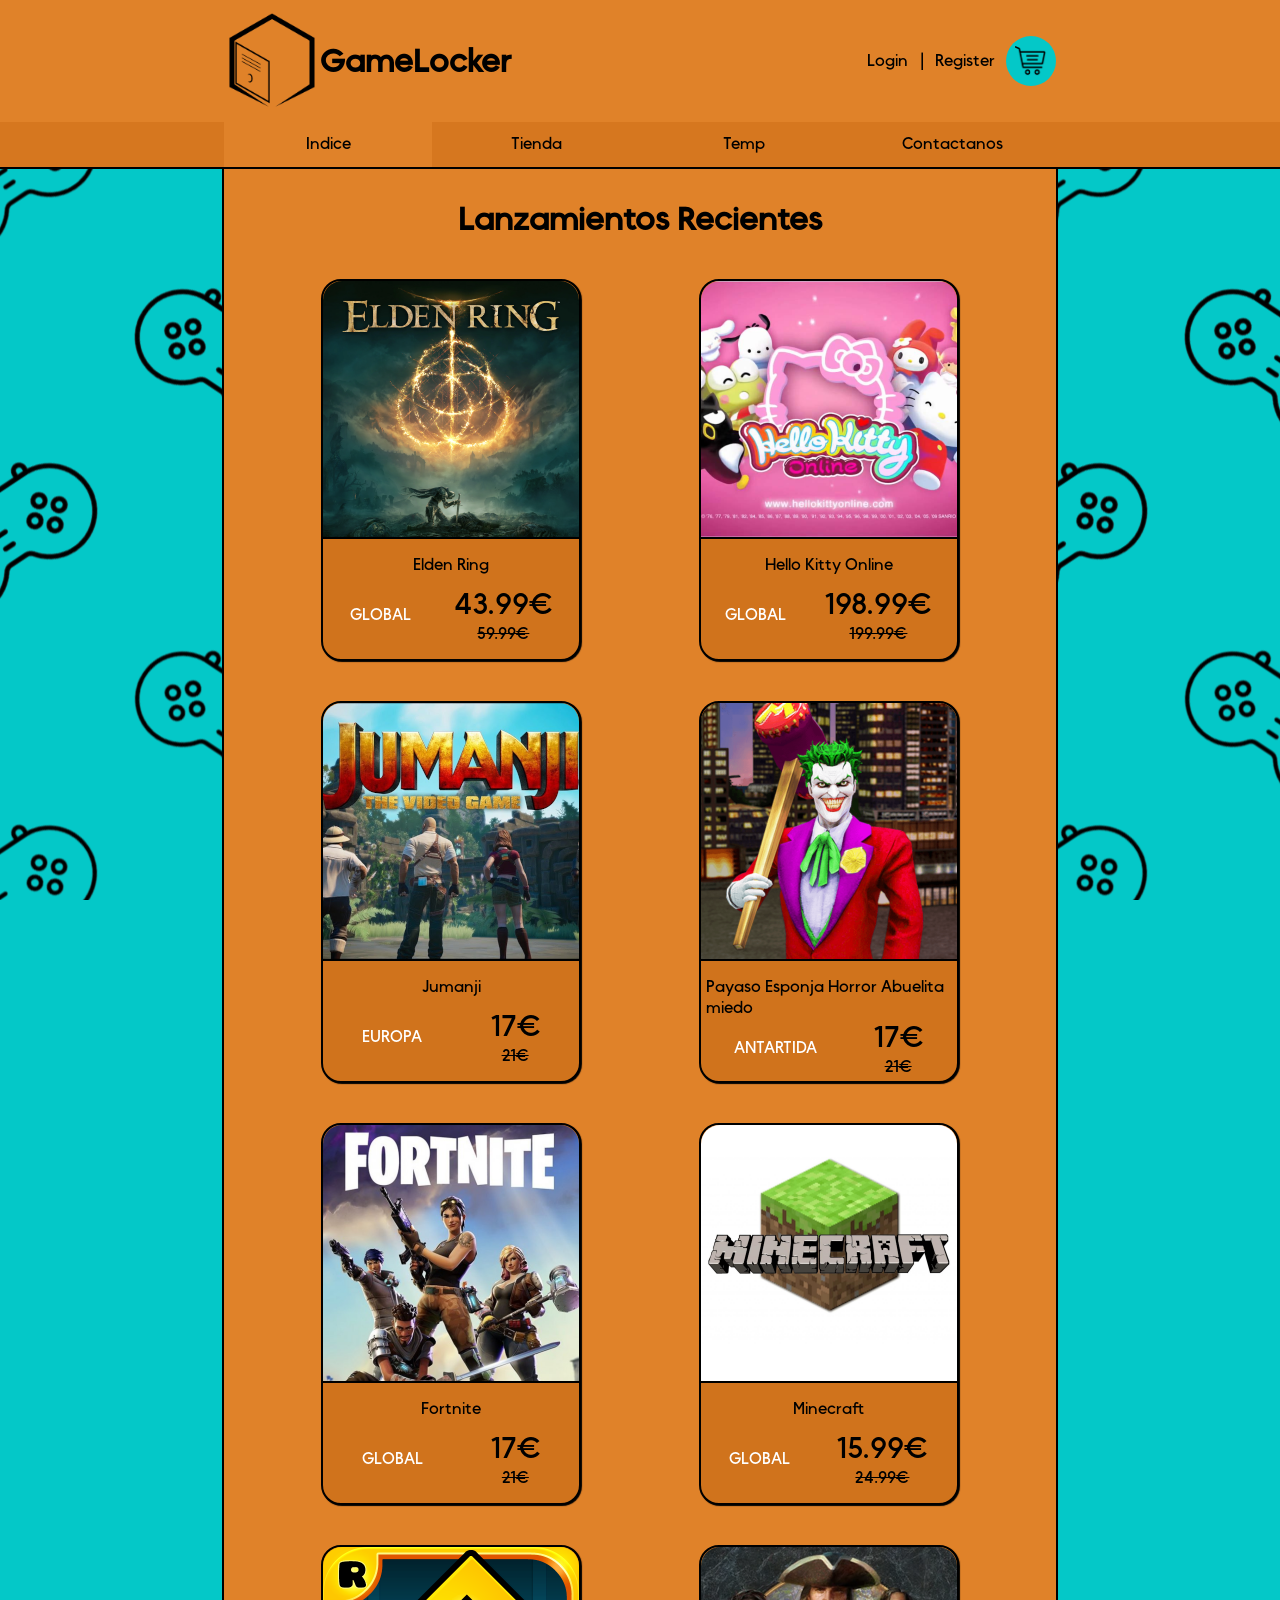
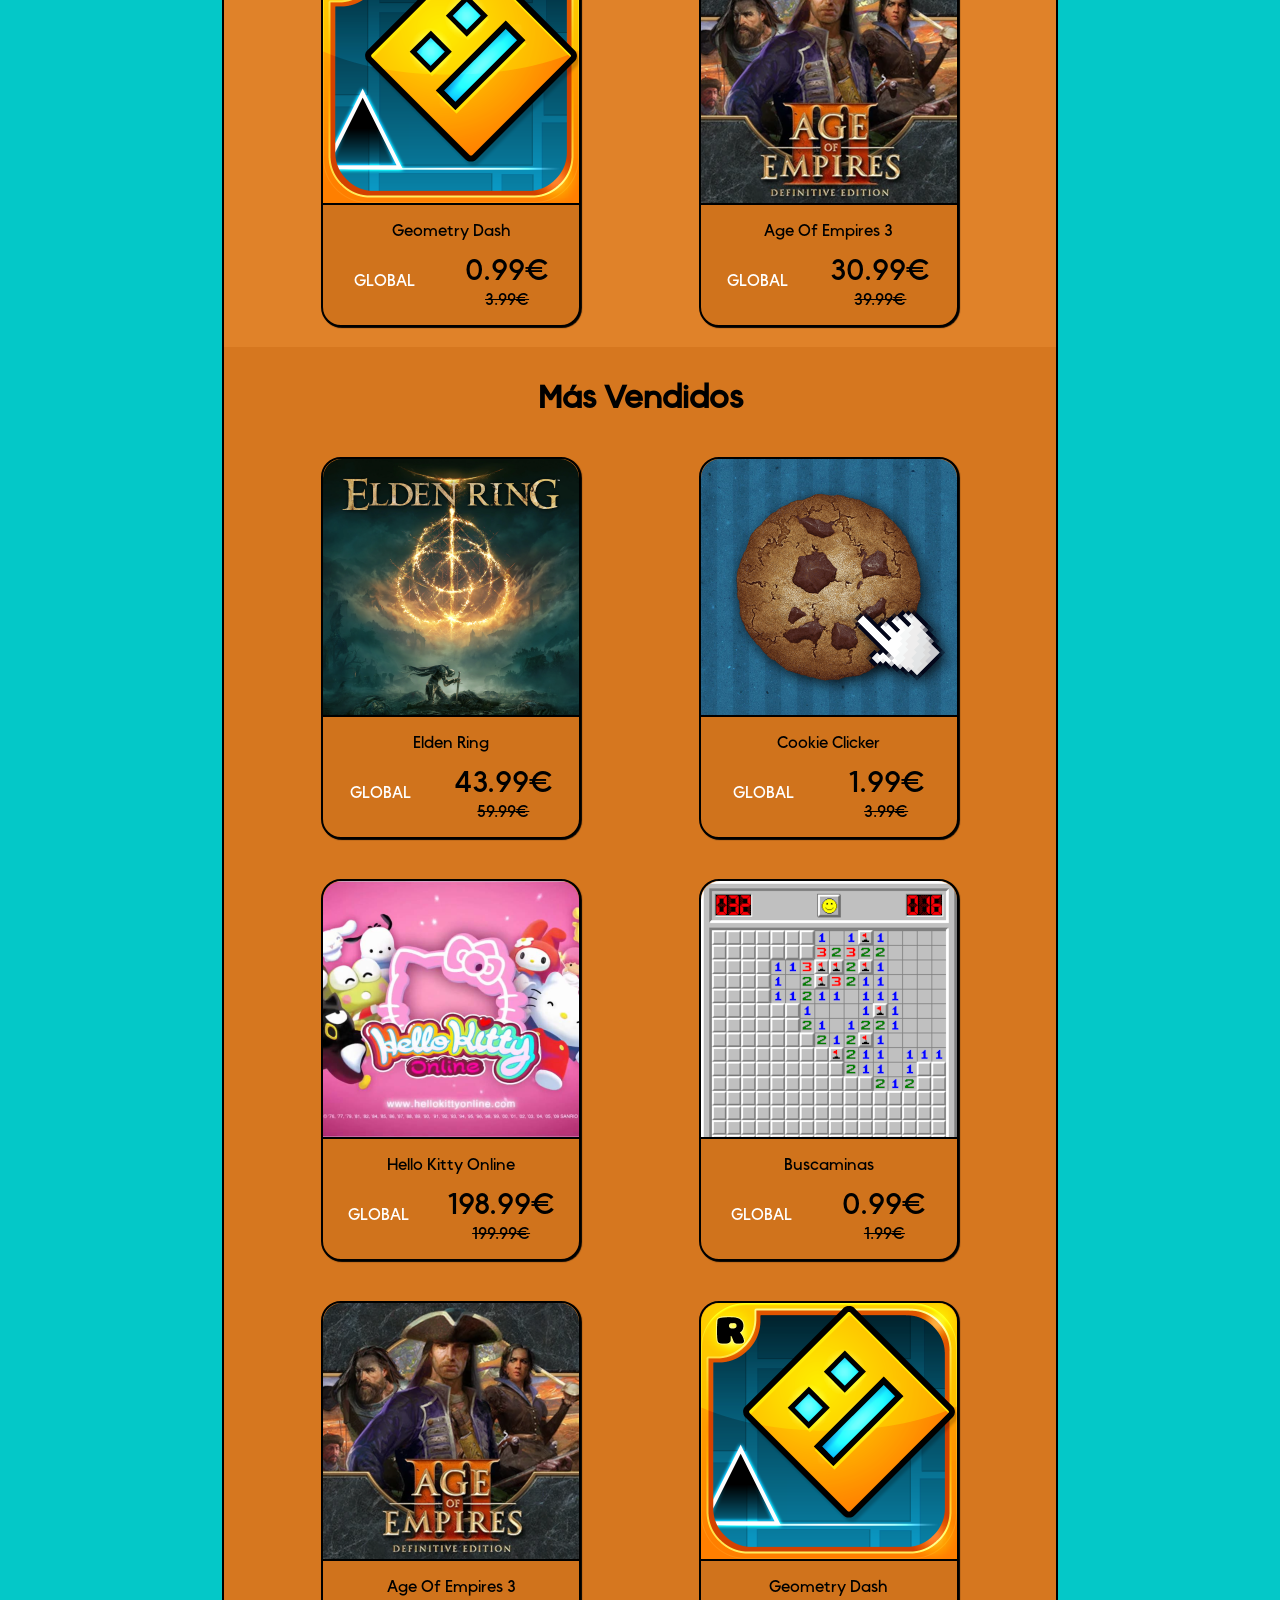
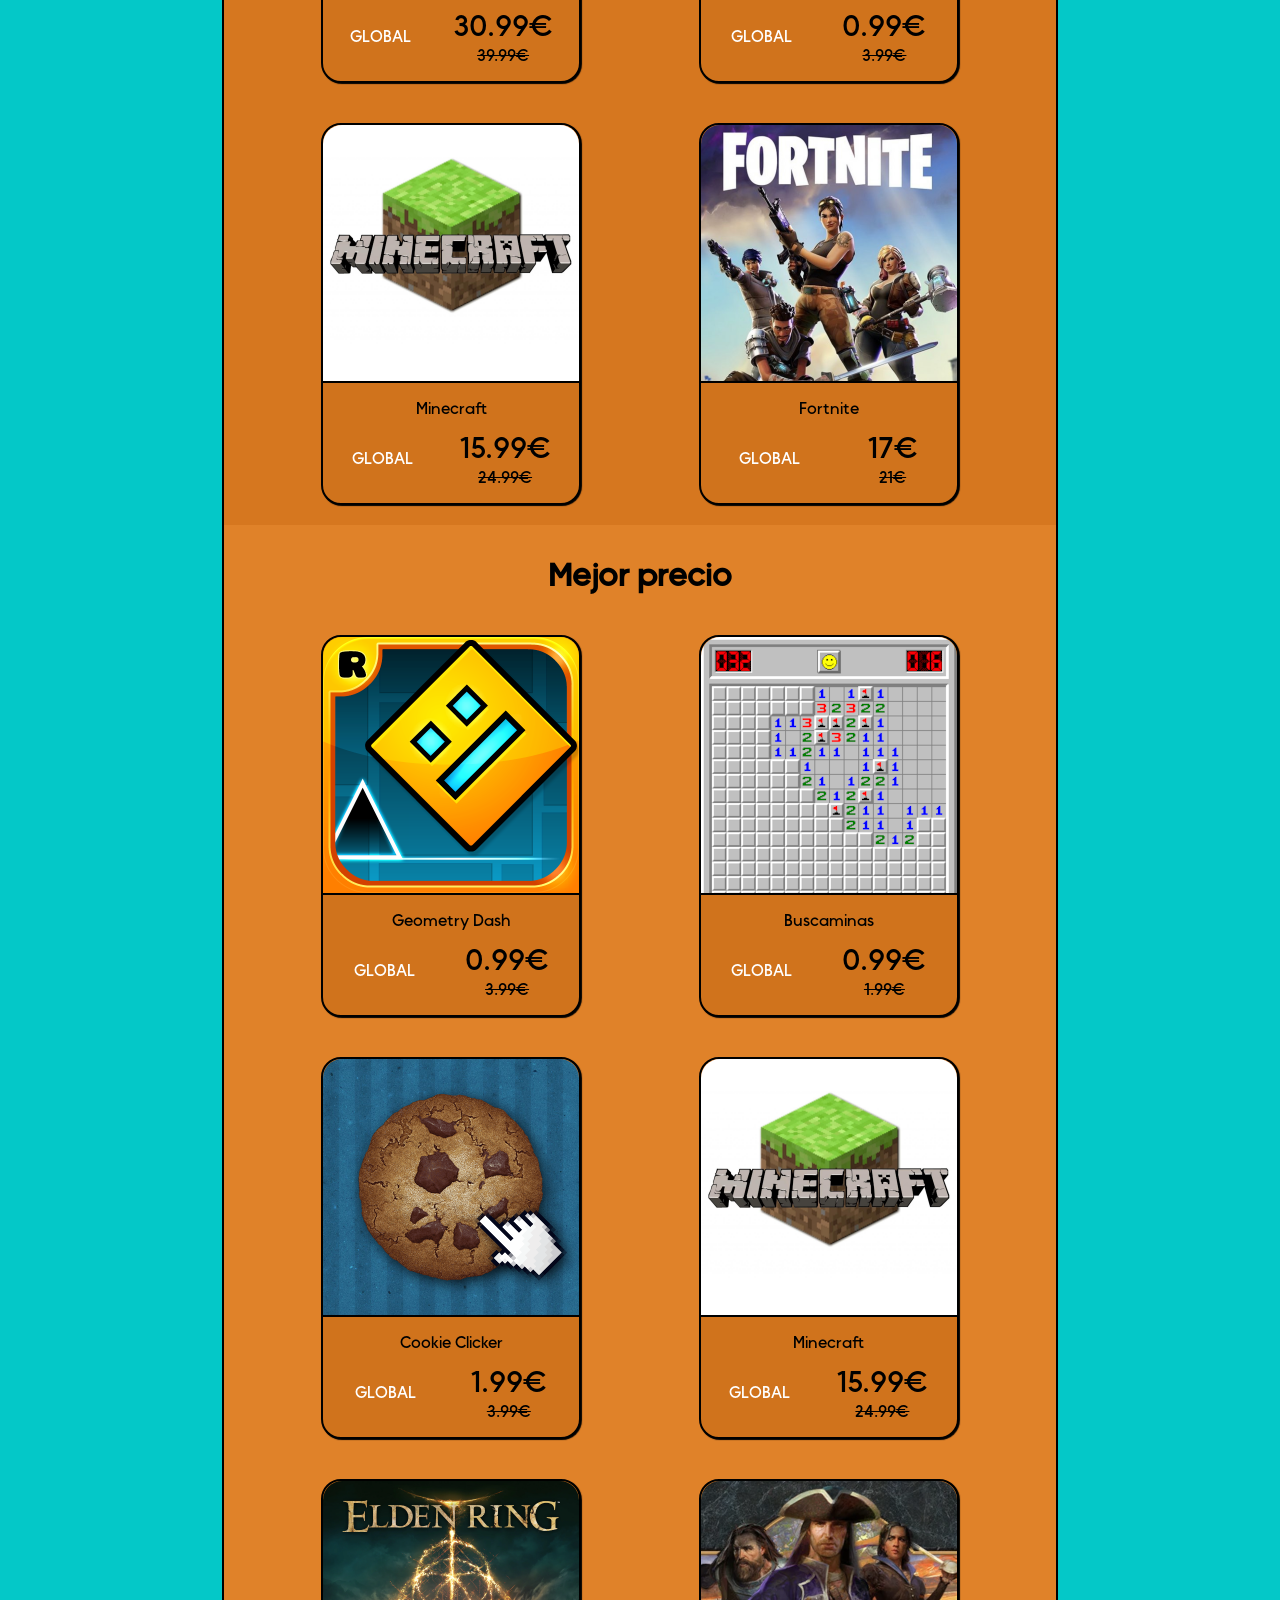
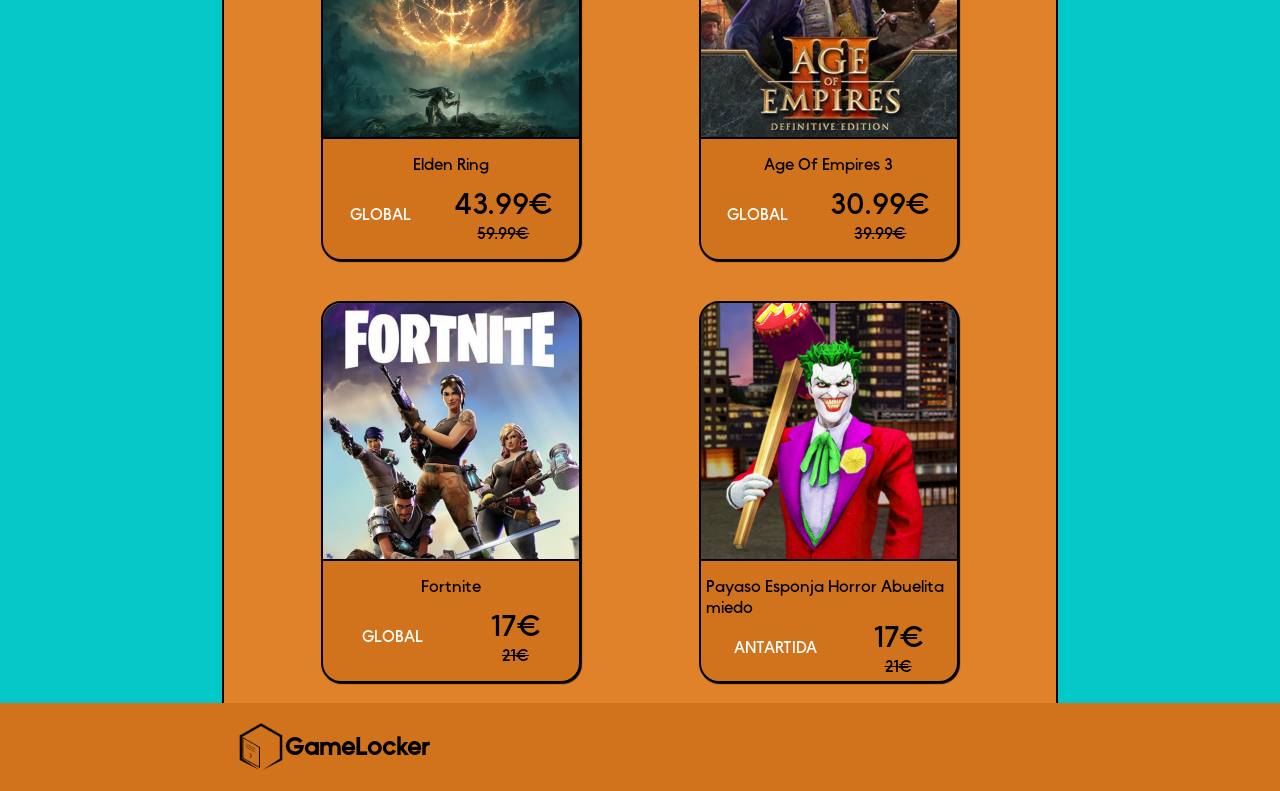
==== index.html @ 09343d37 "mas cosas" ====
<!DOCTYPE html>
<html lang="en">

<head>
    <meta charset="UTF-8">
    <meta http-equiv="X-UA-Compatible" content="IE=edge">
    <meta name="viewport" content="width=device-width, initial-scale=1.0">
    <link rel="stylesheet" href="css/genStyles.css">
    <link rel="stylesheet" href="css/menuStyles.css">
    <link rel="stylesheet" href="css/shopStyles.css">
    <link rel="stylesheet" href="css/indexStyles.css">
    <title>GameLocker - Indice</title>
    <link rel="icon" type="image/x-icon" href="img/icon.png">
</head>

<body>
    <header>
        <div class="menuHead">
            <a class="menuHeadLeft" href="index.html">
                <img src="img/icon.png" style="width: 96px;">
                <h1>GameLocker</h1>
            </a>
            <div class="menuHeadRight">
                <div class="log">
                    <a href="login.html">Login</a>
                    <p> | </p>
                    <a href="register.html">Register</a>
                </div>
                <div>
                    <div class="shoppingCart">
                        <img src="img/shoppingCart.png" class="shopIcon" alt="">
                    </div>
                </div>
            </div>
        </div>
        <div class="menu">
            <a class="menuItem" id="currentMenu" href="index.html">
                <p class="menuLink">Indice</p>
            </a>
            <a class="menuItem" href="store.html">
                <p class="menuLink">Tienda</p>
            </a>
            <a class="menuItem" href="formulario.html">
                <p class="menuLink">Temp</p>
            </a>
            <a class="menuItem" href="contact.html">
                <p class="menuLink">Contactanos</p>
            </a>
            <a class="menuItem" id="arrowCont" href="">
                <img src="img/menuArrow.png" class="menuArrow">
            </a>
        </div>
    </header>
    <div class="main">
        <section>
            <h1 class="sectionHeader">Lanzamientos Recientes</h1>
            <div class="itemContainer" id="recent">

            </div>
        </section>
        <section>
            <h1 class="sectionHeader">Más Vendidos</h1>
            <div class="itemContainer" id="mostSold">
            </div>
        </section>
        <section>
            <h1 class="sectionHeader">Mejor precio</h1>
            <div class="itemContainer" id="bestPrice">
            </div>
        </section>
    </div>
    <footer>
        <div class="footerDiv">
            <a class="footerLogo" href="index.html">
                <img src="img/icon.png" style="width: 48px;">
                <h2>GameLocker</h2>
            </a>
        </div>
    </footer>
    <script src="js/script.js"></script>
</body>

</html>
---- css/genStyles.css ----
:root {
    --mainWidth: 65%;
    --brightOrange: #E08229;
    --darkOrange: #D6771F;
    --darkerOrange: #D0731C;
    --lightAccentColor: #04B4B4;
    --accentColor: #04C8C8;
}

/*GENERAL*/
* {
    margin: 0px;
    font-family: Okine;
}

a {
    text-decoration: none;
    color: black;
}

a:hover {
    text-decoration: none;
    color: rgb(43, 43, 43);
}

@font-face {
    font-family: Okine;
    src: url(../fonts/OkineSans.otf);
}

/*HEADER*/

header {
    display: flex;
    flex-direction: column;
    align-items: center;
    background-color: var(--brightOrange);
}


/*MENU HEAD*/

.menuHead {
    display: flex;
    flex-direction: row;
    justify-content: space-between;
    align-items: center;
    background-color: var(--brightOrange);
    padding-top: 1%;
    padding-bottom: 1%;

    width: var(--mainWidth);
}

.menuHeadLeft {
    display: flex;
    align-items: center;
    justify-content: space-between;
}

.menuHeadRight {
    display: flex;
    align-items: center;
    justify-content: space-between;
    width: 200px;
}

.log {
    display: flex;
    width: 100%;
    justify-content: space-evenly;
}

.shoppingCart {
    background-color: var(--accentColor);
    border: 0px;
    cursor: pointer;
    color: #ffffff;
    font-size: 15px;
    font-weight: bold;
    text-decoration: none;
    border-radius: 50%;
    width: 50px;
    height: 50px;
    display: flex;
    justify-content: center;
    align-items: center;
}

.shoppingCart:hover {
    background-color: var(--lightAccentColor);
    transform: scale(1.1);
    transition: ease;
    transition-duration: 200ms;
}

.shopIcon {
    width: var(--mainWidth);
    background-color: transparent;
}

.shoppingCart:hover .shopIcon {
    width: 65%;
}



/*MAIN*/

.main {
    display: flex;
    flex-direction: column;
    align-items: center;
    background-image: url(../img/bg.png);
    background-size: auto;
    background-position: center center;
    background-attachment: fixed;

    background-color: var(--accentColor);
}

/*SECTIONMAIN*/

section {
    padding-top: 10px;
    width: var(--mainWidth);
    min-width: 260px;
    border-left: 2px solid black;
    border-right: 2px solid black;
    background-color: var(--brightOrange);
}

.sectionHeader {
    padding: 20px;
    font-size: 2rem;
    text-align: center;
}



/*FOOTER*/

footer {
    background-color: var(--darkerOrange);
    display: flex;
    justify-content: center;
    padding: 20px;
}

.footerDiv {
    width: var(--mainWidth);
}

.footerLogo {
    display: flex;
    align-items: center;
}

/*Media*/

@media (max-width: 780px) {

    .menuHead {
        flex-direction: column;
    }
}

@media (max-width: 666px) {

    .menu {
        flex-direction: column;
    }

    .menu:hover .menuItem {
        display: flex;
    }

    .menu:hover #arrowCont {
        display: none;
    }

    .menu:focus-within .menuItem {
        display: flex;
    }

    .menu:focus-within #arrowCont {
        display: none;
    }

    .menuItem {
        display: none;
        width: 100vw;
    }

    #currentMenu {
        display: flex;
    }

    #arrowCont {
        display: flex;
    }

    .menuArrow {
        width: 30px;
        display: block;
    }
}
---- css/menuStyles.css ----
/*MENU*/

.menu {
    display: flex;
    flex-direction: row;
    justify-content: center;
    padding-left: 17.5%;
    padding-right: 17.5%;
    background-color: var(--darkOrange);
    align-items: center;
    border-bottom: 2px solid black;
    width: var(--mainWidth);
}

.menuItem {
    width: 25%;
    text-align: center;
    height: 45px;
    top: 10%;
    display: flex;
    align-items: center;
    justify-content: center;
    min-width: 100px;
    padding-left: 1%;
    padding-right: 1%;
}

.menuItem:hover {
    background-color: var(--brightOrange);
}

#currentMenu {
    background-color: var(--brightOrange);
}

.menuLink {
    width: 100%;
    display: block;
    padding-top: 4%;
    padding-bottom: 4%;
    height: 50%;
}

.menuArrow {
    width: 20px;
    display: none;
}

#arrowCont {
    display: none;
}
---- css/shopStyles.css ----
/*ITEM*/

.itemContainer {
    display: flex;
    justify-content: space-evenly;
    flex-wrap: wrap;
}

.defaultItem {
    background-color: var(--darkerOrange);
    margin: 20px;
    border-radius: 20px;
    max-width: 256px;
    cursor: pointer;
    border: 2px black solid;
    box-shadow: 1px 1px 1px black;
}

.defaultItem:hover {
    background-color: var(--accentColor);
    box-shadow: 5px 5px 1px black;
    transform: scale(1.03);
    transition: ease;
    transition-duration: 400ms;
}

.defaultItem:hover .itemImage {
    filter: brightness(85%);
}

.itemImage {
    border-radius: 19px;
    border-bottom-left-radius: 0%;
    border-bottom-right-radius: 0%;
    border-bottom: 2px solid black;
    width: 100%;
    background-color: black;
}

.itemInfo {
    margin: 5px;
    margin-top: 10px;
    display: flex;
    align-items: center;
    flex-direction: column;
    height: 100px;
}

.itemTitle {
    font-size: 20px;
}

.itemText {
    display: flex;
    flex-direction: row;
    height: 100%;
    justify-content: space-around;
    align-items: center;
    width: 100%;
}

.itemPrice {
    font-size: 30px;
}

.itemDiscount {
    text-decoration: line-through;
    text-align: center;
}

.itemRegion {
    color: white;
    text-transform: uppercase;
}
---- css/indexStyles.css ----
section:nth-child(odd) {
    background-color: var(--brightOrange);
}

section:nth-child(even) {
    background-color: var(--darkOrange);
}
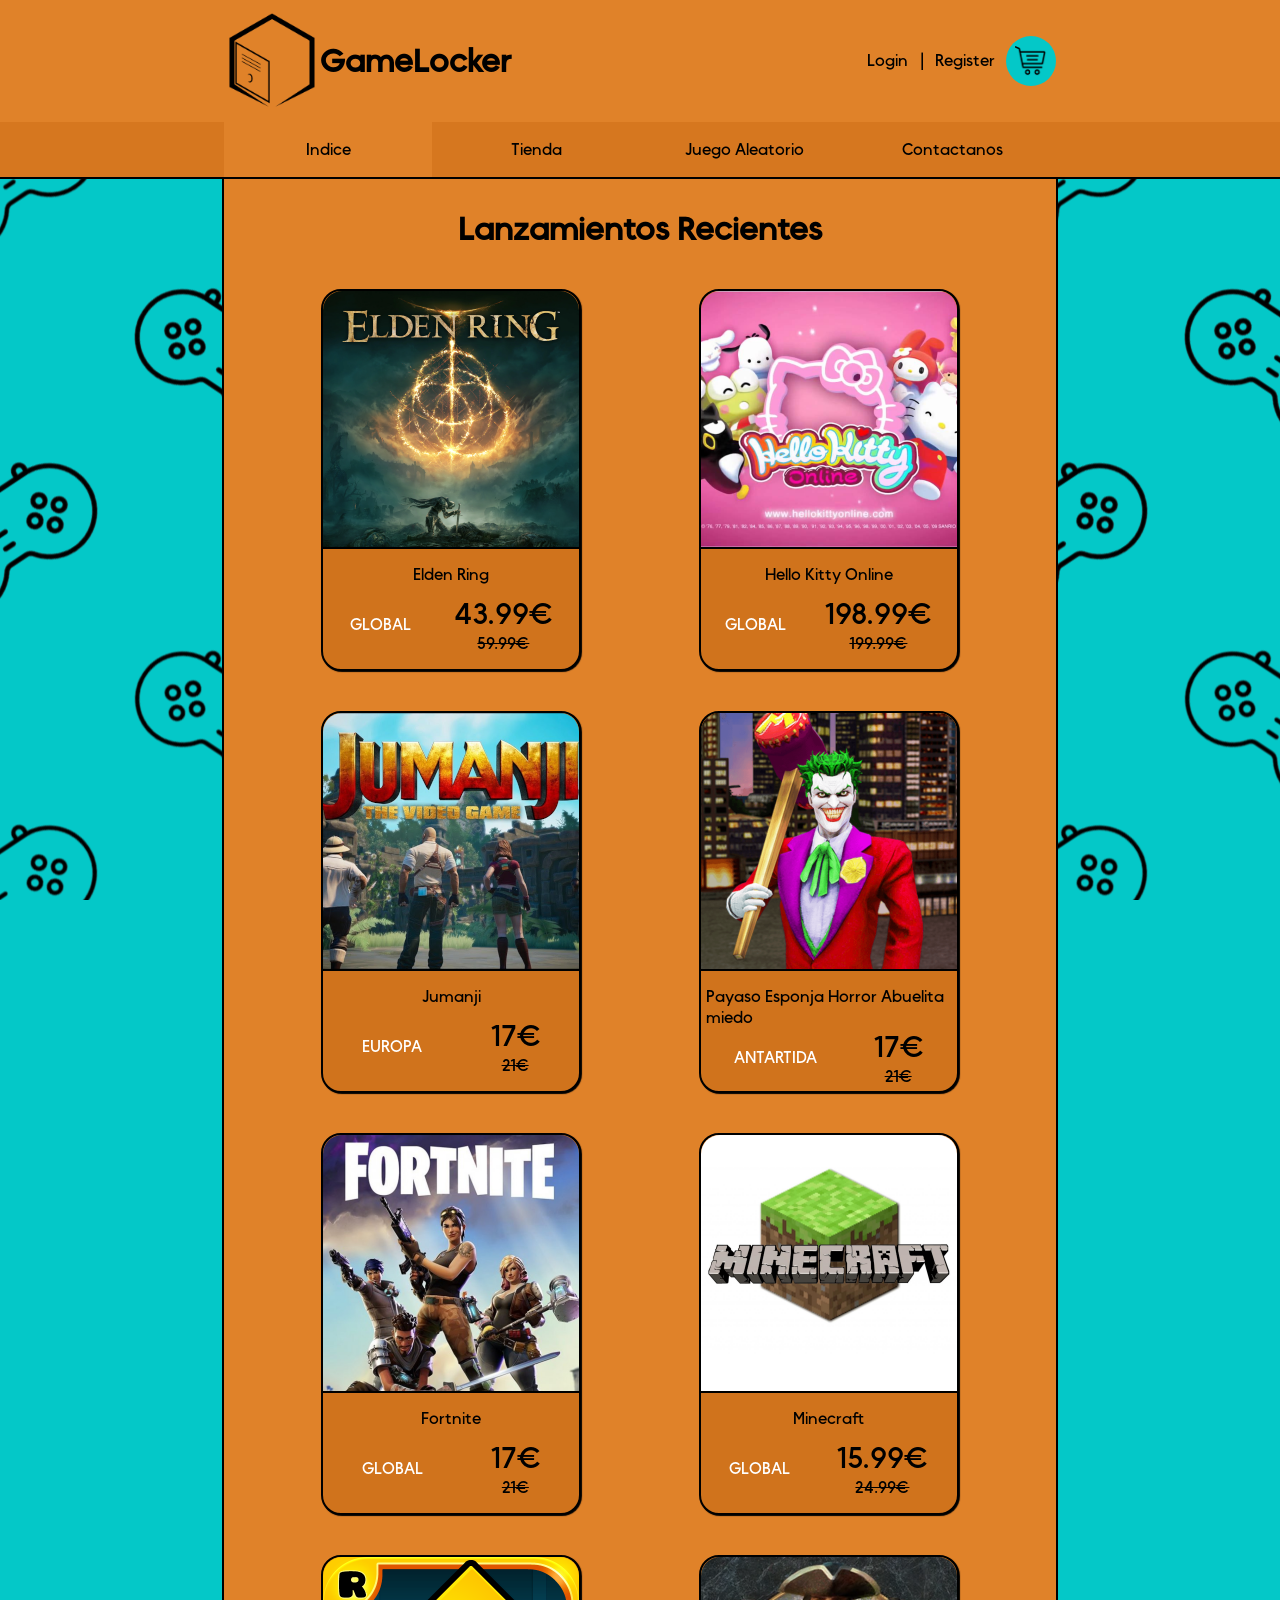
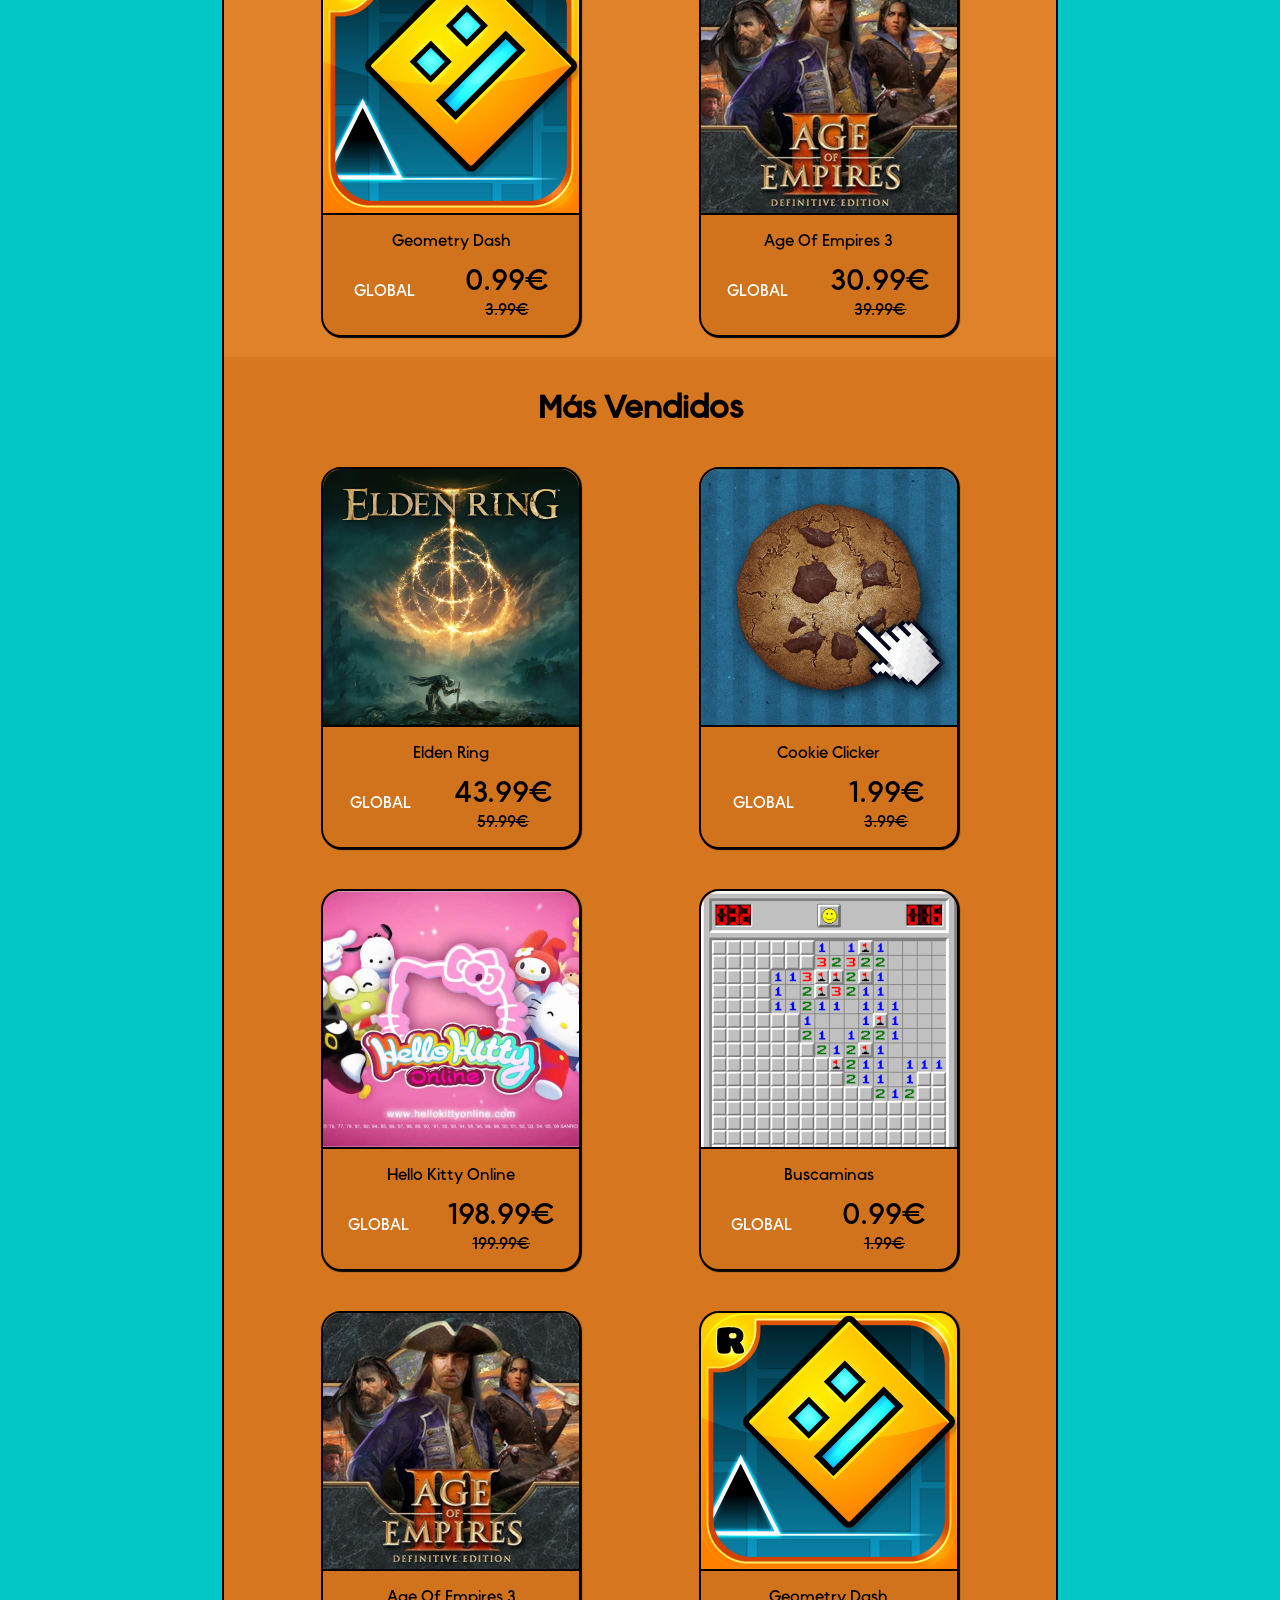
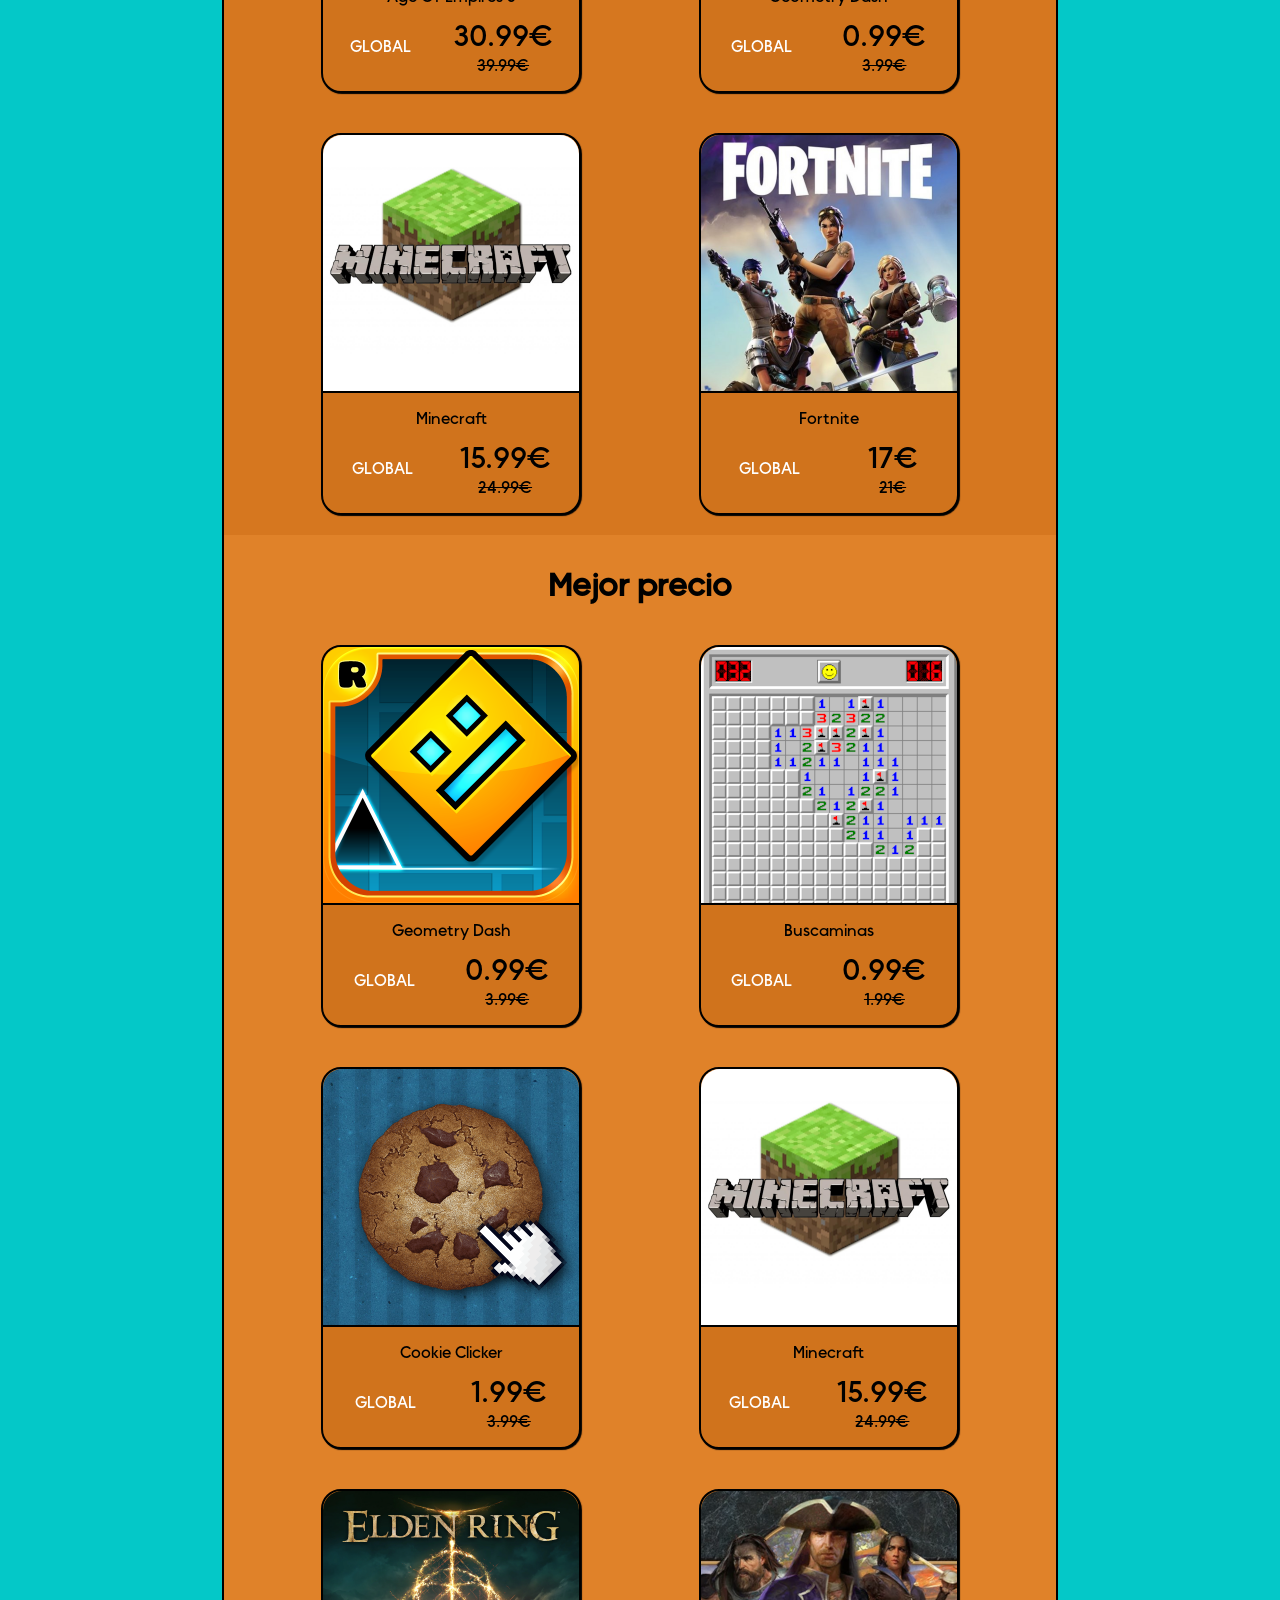
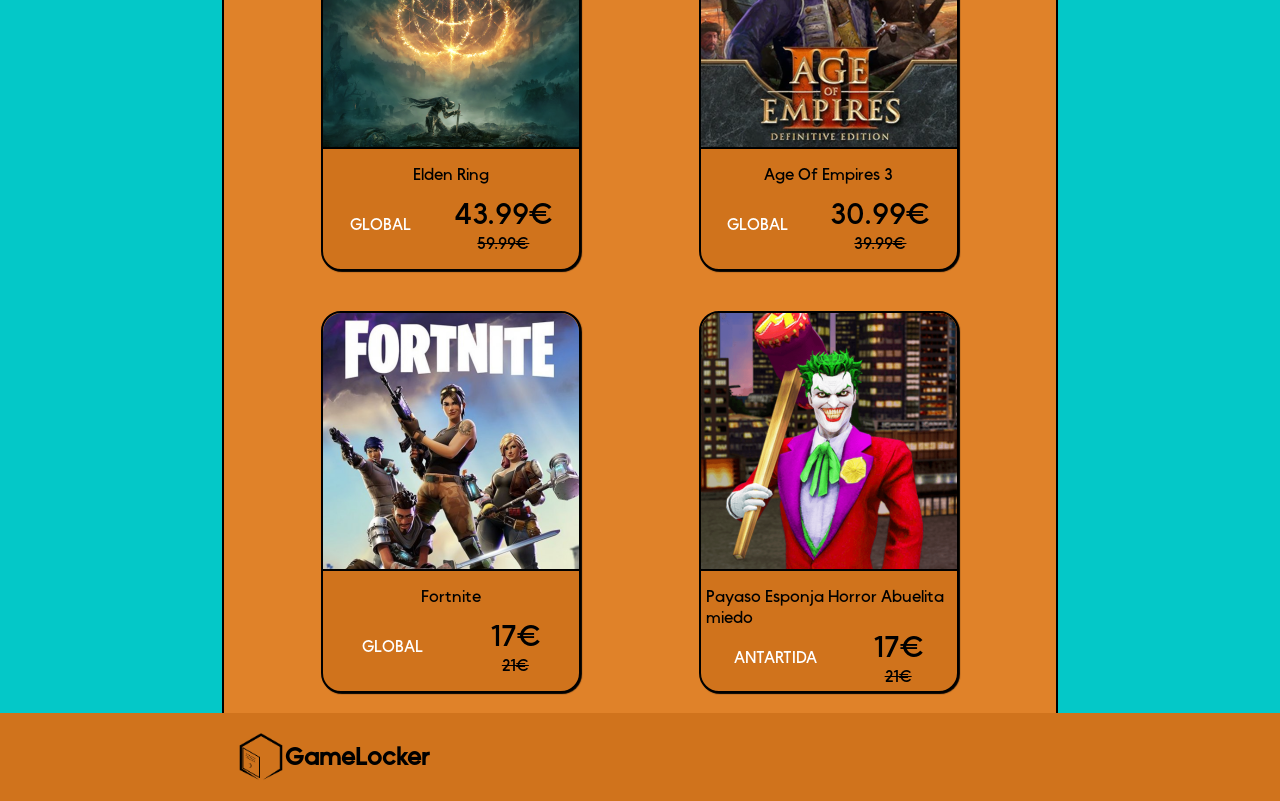
==== commit 3a30b87e: "store" ====
--- a/index.html
+++ b/index.html
@@ -7,7 +7,7 @@
     <meta name="viewport" content="width=device-width, initial-scale=1.0">
     <link rel="stylesheet" href="css/genStyles.css">
     <link rel="stylesheet" href="css/menuStyles.css">
-    <link rel="stylesheet" href="css/shopStyles.css">
+    <link rel="stylesheet" href="css/itemStyles.css">
     <link rel="stylesheet" href="css/indexStyles.css">
     <title>GameLocker - Indice</title>
     <link rel="icon" type="image/x-icon" href="img/icon.png">
@@ -27,9 +27,9 @@
                     <a href="register.html">Register</a>
                 </div>
                 <div>
-                    <div class="shoppingCart">
+                    <a class="shoppingCart" href="shoppingCart.html">
                         <img src="img/shoppingCart.png" class="shopIcon" alt="">
-                    </div>
+                    </a>
                 </div>
             </div>
         </div>
@@ -40,8 +40,8 @@
             <a class="menuItem" href="store.html">
                 <p class="menuLink">Tienda</p>
             </a>
-            <a class="menuItem" href="formulario.html">
-                <p class="menuLink">Temp</p>
+            <a class="menuItem" href="random.html">
+                <p class="menuLink">Juego Aleatorio</p>
             </a>
             <a class="menuItem" href="contact.html">
                 <p class="menuLink">Contactanos</p>
@@ -77,7 +77,8 @@
             </a>
         </div>
     </footer>
-    <script src="js/script.js"></script>
+    <script src="js/item.js"></script>
+    <script src="js/populateIndex.js"></script>
 </body>
 
 </html>
--- a/css/genStyles.css
+++ b/css/genStyles.css
@@ -154,54 +154,4 @@
 .footerLogo {
     display: flex;
     align-items: center;
-}
-
-/*Media*/
-
-@media (max-width: 780px) {
-
-    .menuHead {
-        flex-direction: column;
-    }
-}
-
-@media (max-width: 666px) {
-
-    .menu {
-        flex-direction: column;
-    }
-
-    .menu:hover .menuItem {
-        display: flex;
-    }
-
-    .menu:hover #arrowCont {
-        display: none;
-    }
-
-    .menu:focus-within .menuItem {
-        display: flex;
-    }
-
-    .menu:focus-within #arrowCont {
-        display: none;
-    }
-
-    .menuItem {
-        display: none;
-        width: 100vw;
-    }
-
-    #currentMenu {
-        display: flex;
-    }
-
-    #arrowCont {
-        display: flex;
-    }
-
-    .menuArrow {
-        width: 30px;
-        display: block;
-    }
 }
--- a/css/menuStyles.css
+++ b/css/menuStyles.css
@@ -15,8 +15,7 @@
 .menuItem {
     width: 25%;
     text-align: center;
-    height: 45px;
-    top: 10%;
+    min-height: 55px;
     display: flex;
     align-items: center;
     justify-content: center;
@@ -48,4 +47,54 @@
 
 #arrowCont {
     display: none;
+}
+
+/*Media*/
+
+@media (max-width: 780px) {
+
+    .menuHead {
+        flex-direction: column;
+    }
+}
+
+@media (max-width: 666px) {
+
+    .menu {
+        flex-direction: column;
+    }
+
+    .menu:hover .menuItem {
+        display: flex;
+    }
+
+    .menu:hover #arrowCont {
+        display: none;
+    }
+
+    .menu:focus-within .menuItem {
+        display: flex;
+    }
+
+    .menu:focus-within #arrowCont {
+        display: none;
+    }
+
+    .menuItem {
+        display: none;
+        width: 100vw;
+    }
+
+    #currentMenu {
+        display: flex;
+    }
+
+    #arrowCont {
+        display: flex;
+    }
+
+    .menuArrow {
+        width: 30px;
+        display: block;
+    }
 }
--- a/css/itemStyles.css
+++ b/css/itemStyles.css
@@ -0,0 +1,74 @@
+/*ITEM*/
+
+.itemContainer {
+    display: flex;
+    justify-content: space-evenly;
+    flex-wrap: wrap;
+}
+
+.defaultItem {
+    background-color: var(--darkerOrange);
+    margin: 20px;
+    border-radius: 20px;
+    max-width: 256px;
+    cursor: pointer;
+    border: 2px black solid;
+    box-shadow: 1px 1px 1px black;
+}
+
+.defaultItem:hover {
+    background-color: var(--accentColor);
+    box-shadow: 5px 5px 1px black;
+    transform: scale(1.03);
+    transition: ease;
+    transition-duration: 400ms;
+}
+
+.defaultItem:hover .itemImage {
+    filter: brightness(85%);
+}
+
+.itemImage {
+    border-radius: 19px;
+    border-bottom-left-radius: 0%;
+    border-bottom-right-radius: 0%;
+    border-bottom: 2px solid black;
+    width: 100%;
+    background-color: black;
+}
+
+.itemInfo {
+    margin: 5px;
+    margin-top: 10px;
+    display: flex;
+    align-items: center;
+    flex-direction: column;
+    height: 100px;
+}
+
+.itemTitle {
+    font-size: 20px;
+}
+
+.itemText {
+    display: flex;
+    flex-direction: row;
+    height: 100%;
+    justify-content: space-around;
+    align-items: center;
+    width: 100%;
+}
+
+.itemPrice {
+    font-size: 30px;
+}
+
+.itemDiscount {
+    text-decoration: line-through;
+    text-align: center;
+}
+
+.itemRegion {
+    color: white;
+    text-transform: uppercase;
+}
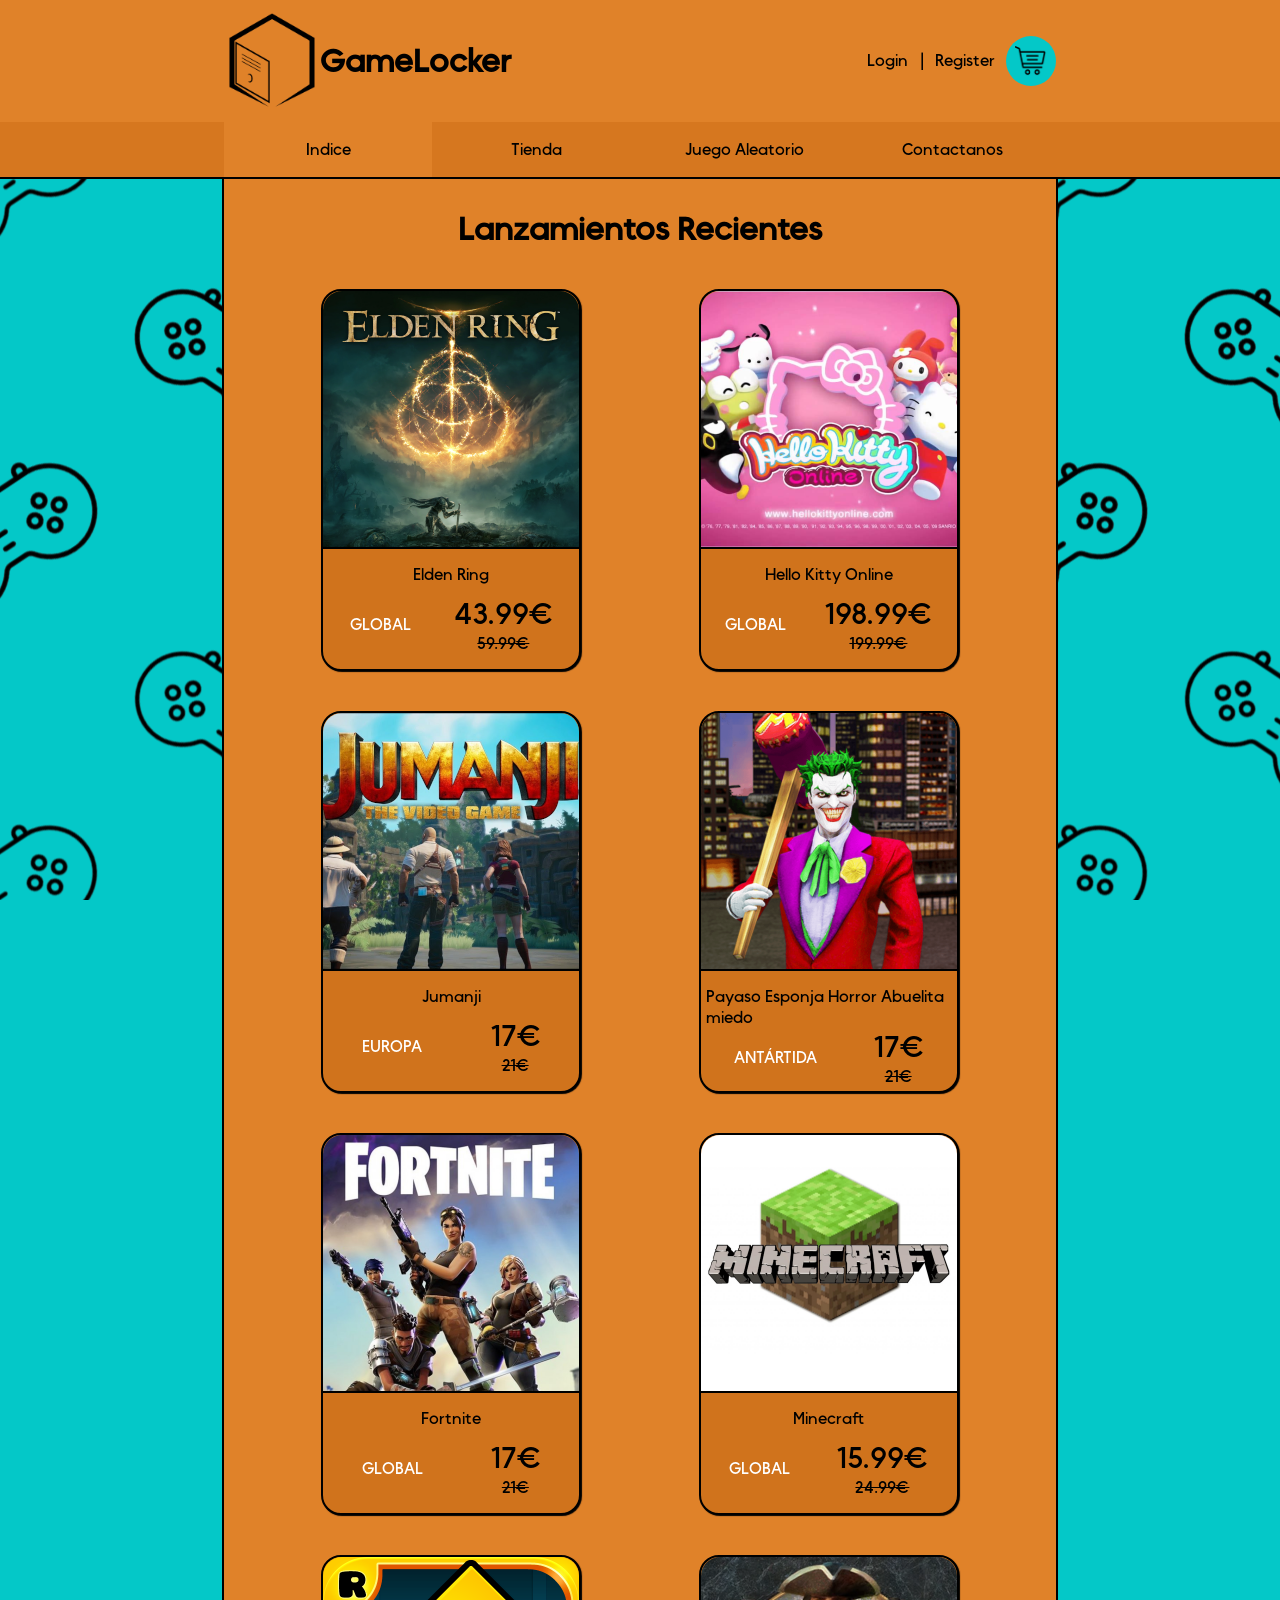
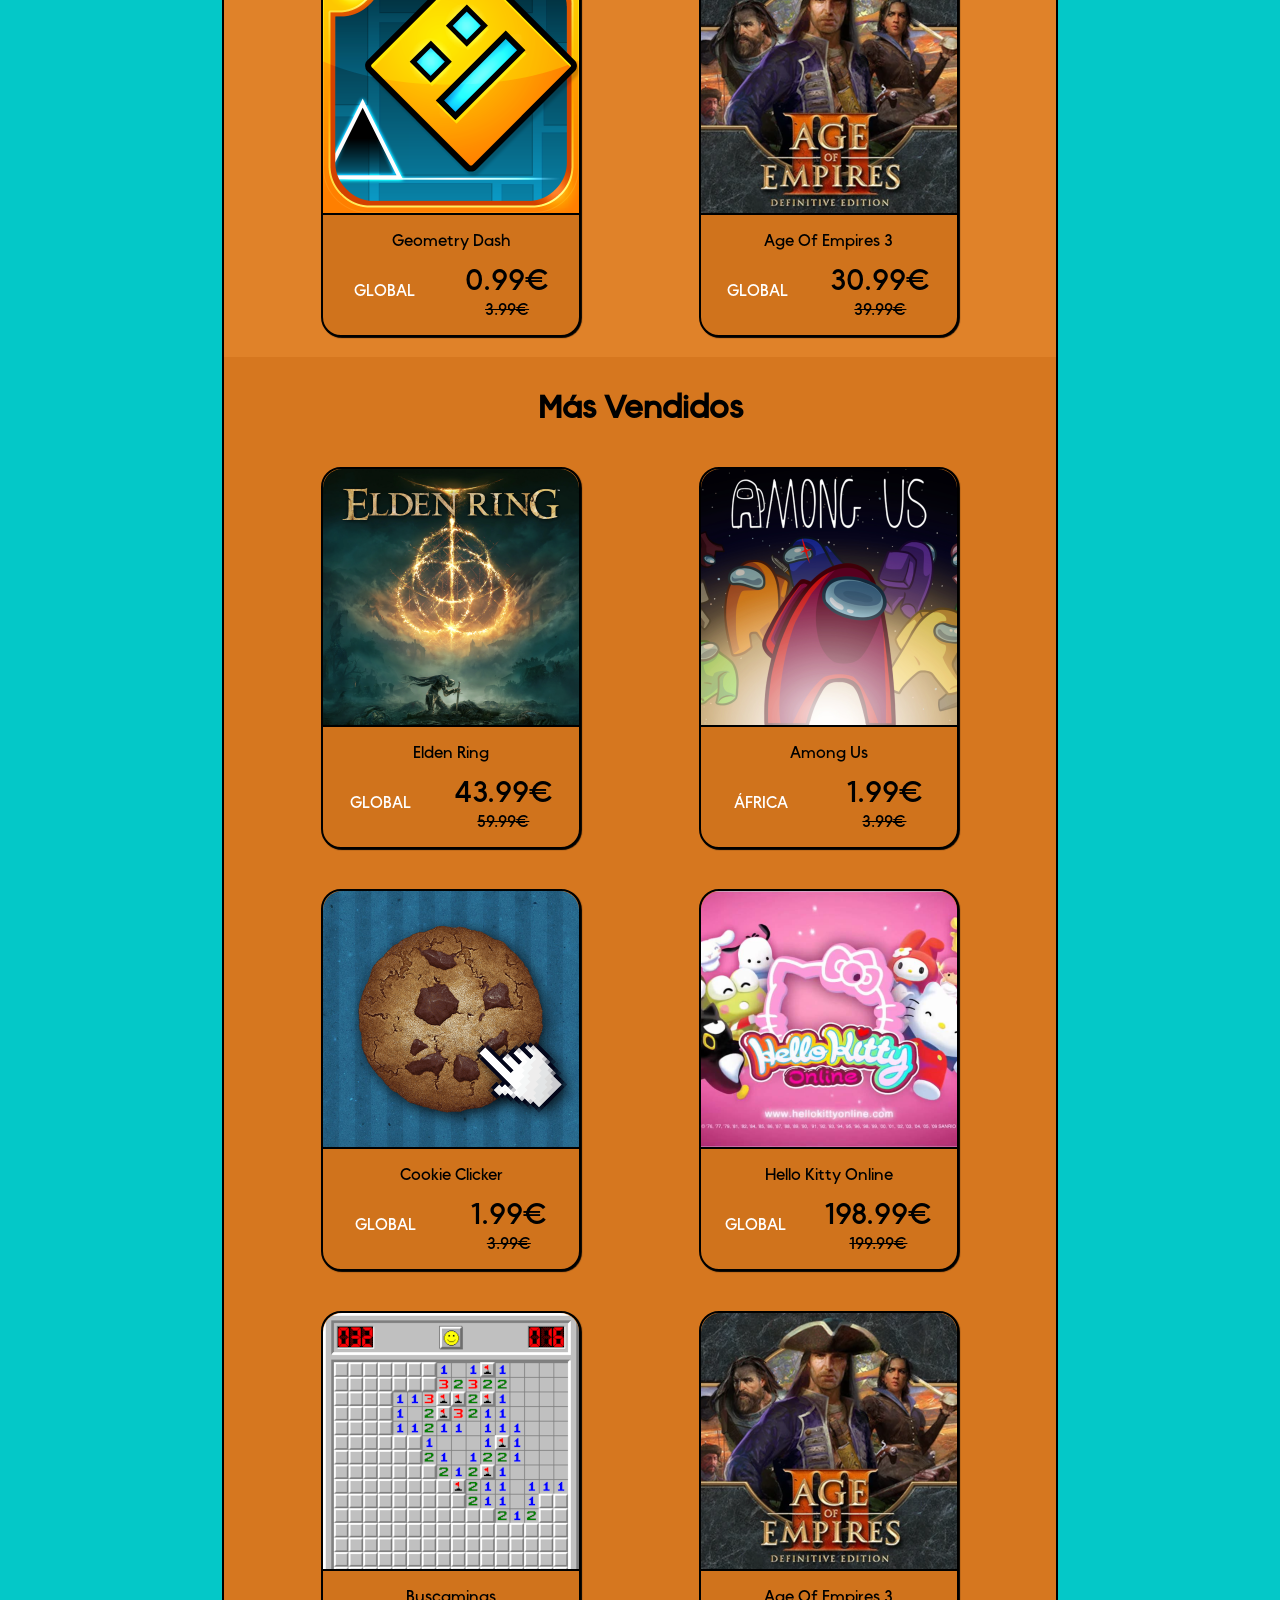
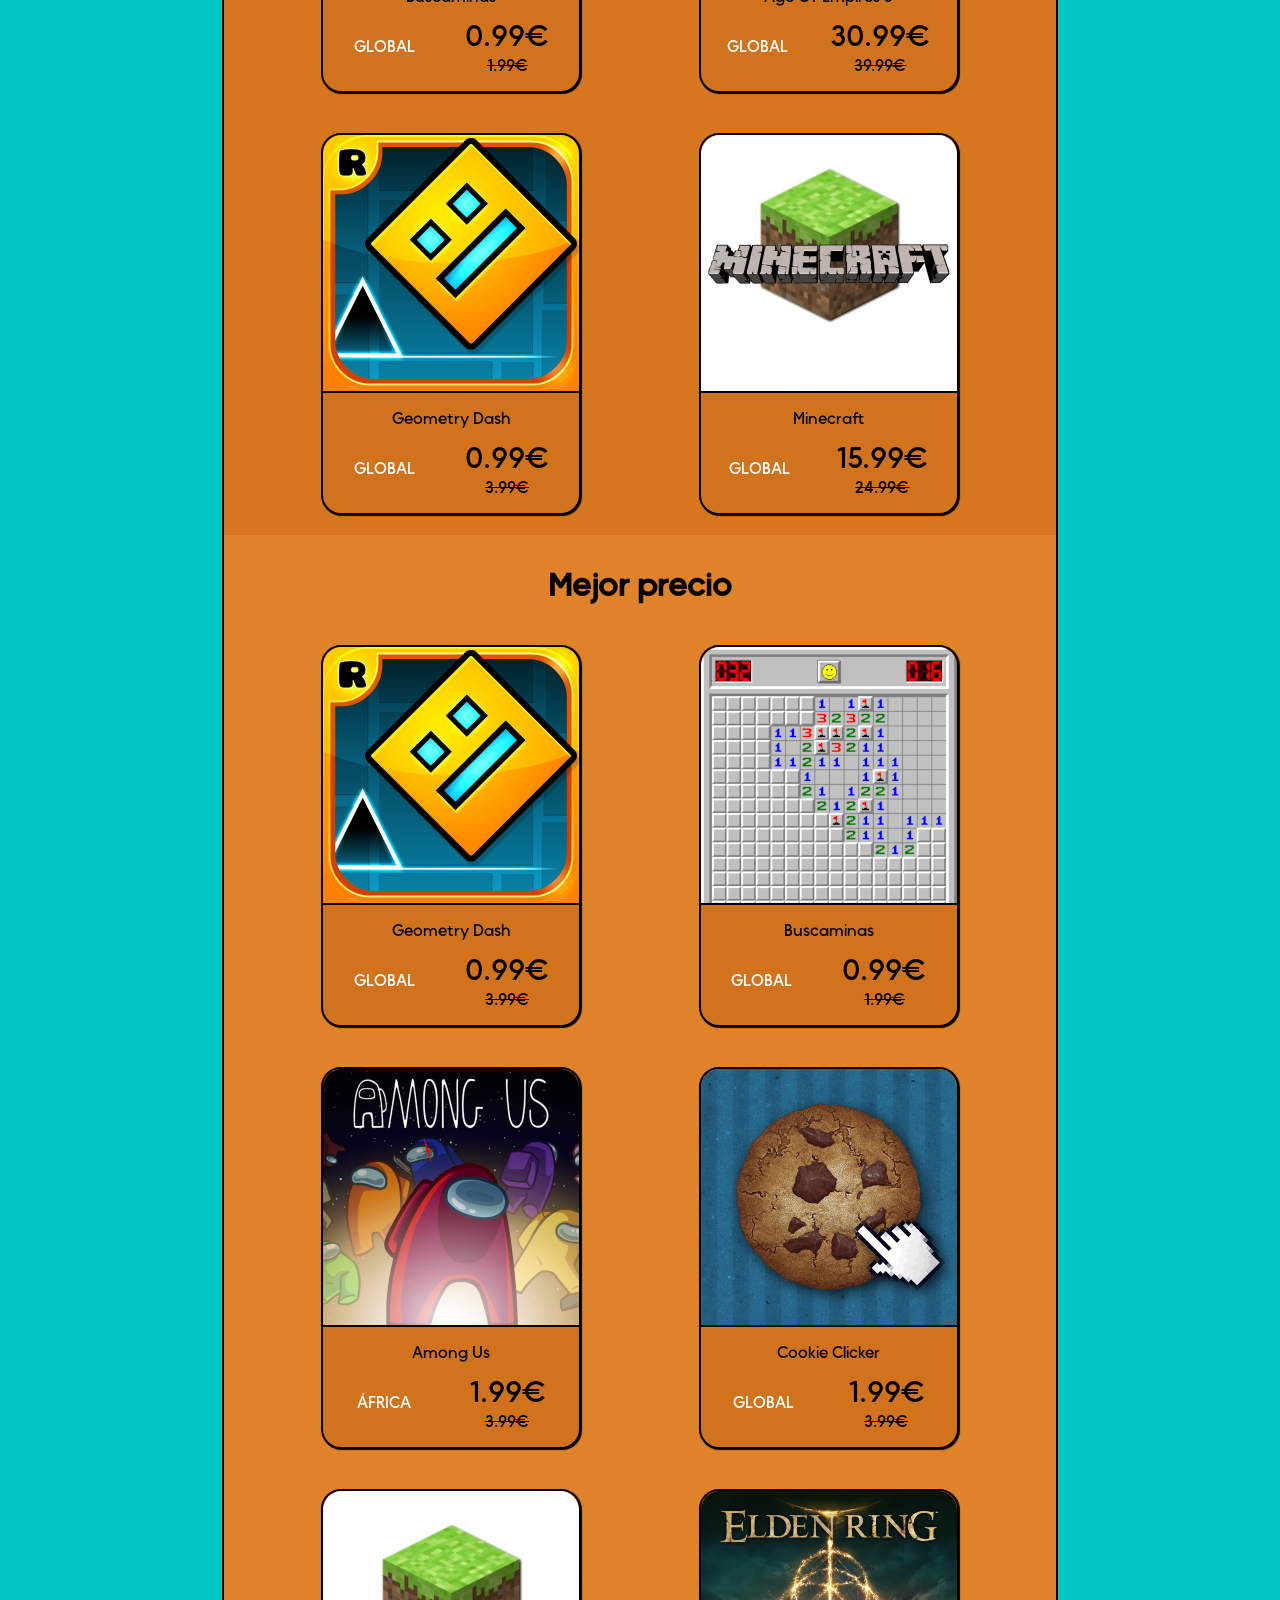
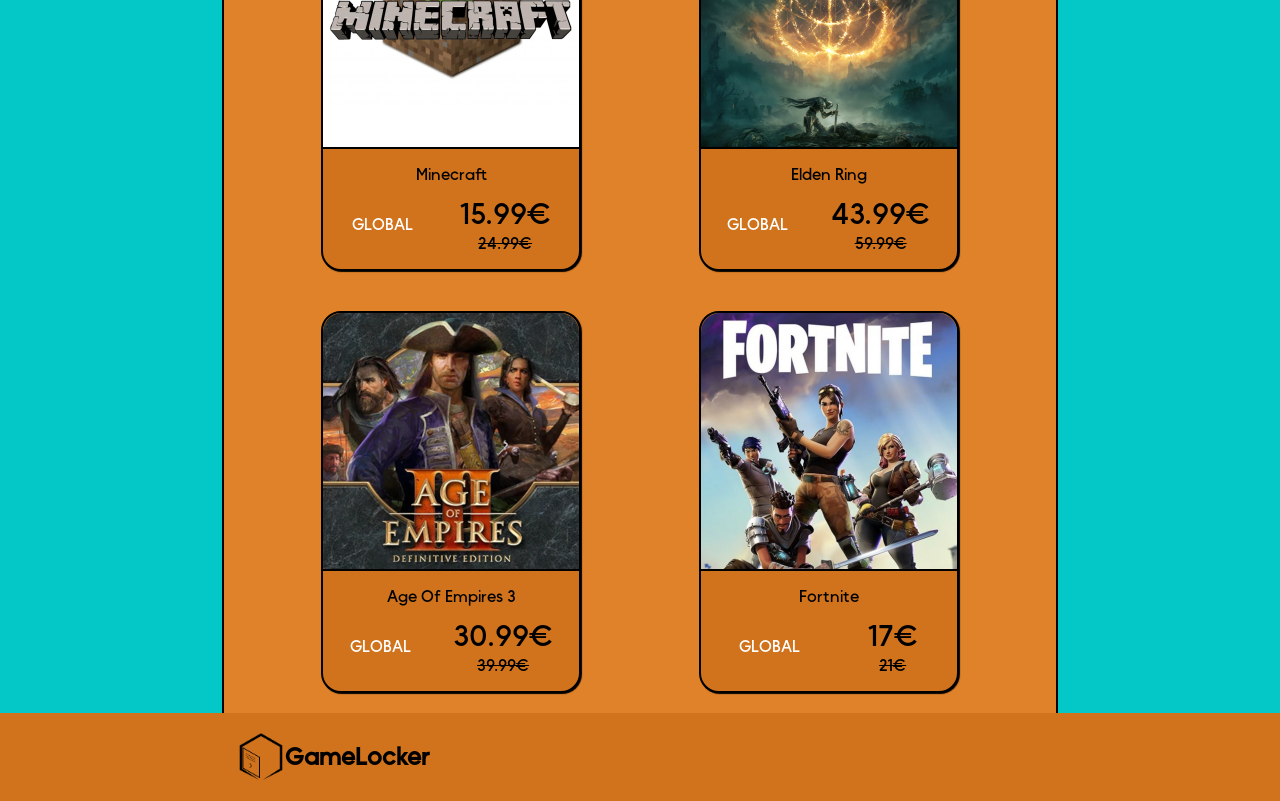
==== commit 89d0c754: "opresion" ====
--- a/index.html
+++ b/index.html
@@ -69,6 +69,19 @@
             </div>
         </section>
     </div>
+    <!--Start of Tawk.to Script-->
+    <script type="text/javascript">
+        var Tawk_API = Tawk_API || {}, Tawk_LoadStart = new Date();
+        (function () {
+            var s1 = document.createElement("script"), s0 = document.getElementsByTagName("script")[0];
+            s1.async = true;
+            s1.src = 'https://embed.tawk.to/637b3a15b0d6371309d02fcf/1gicllpld';
+            s1.charset = 'UTF-8';
+            s1.setAttribute('crossorigin', '*');
+            s0.parentNode.insertBefore(s1, s0);
+        })();
+    </script>
+    <!--End of Tawk.to Script-->
     <footer>
         <div class="footerDiv">
             <a class="footerLogo" href="index.html">
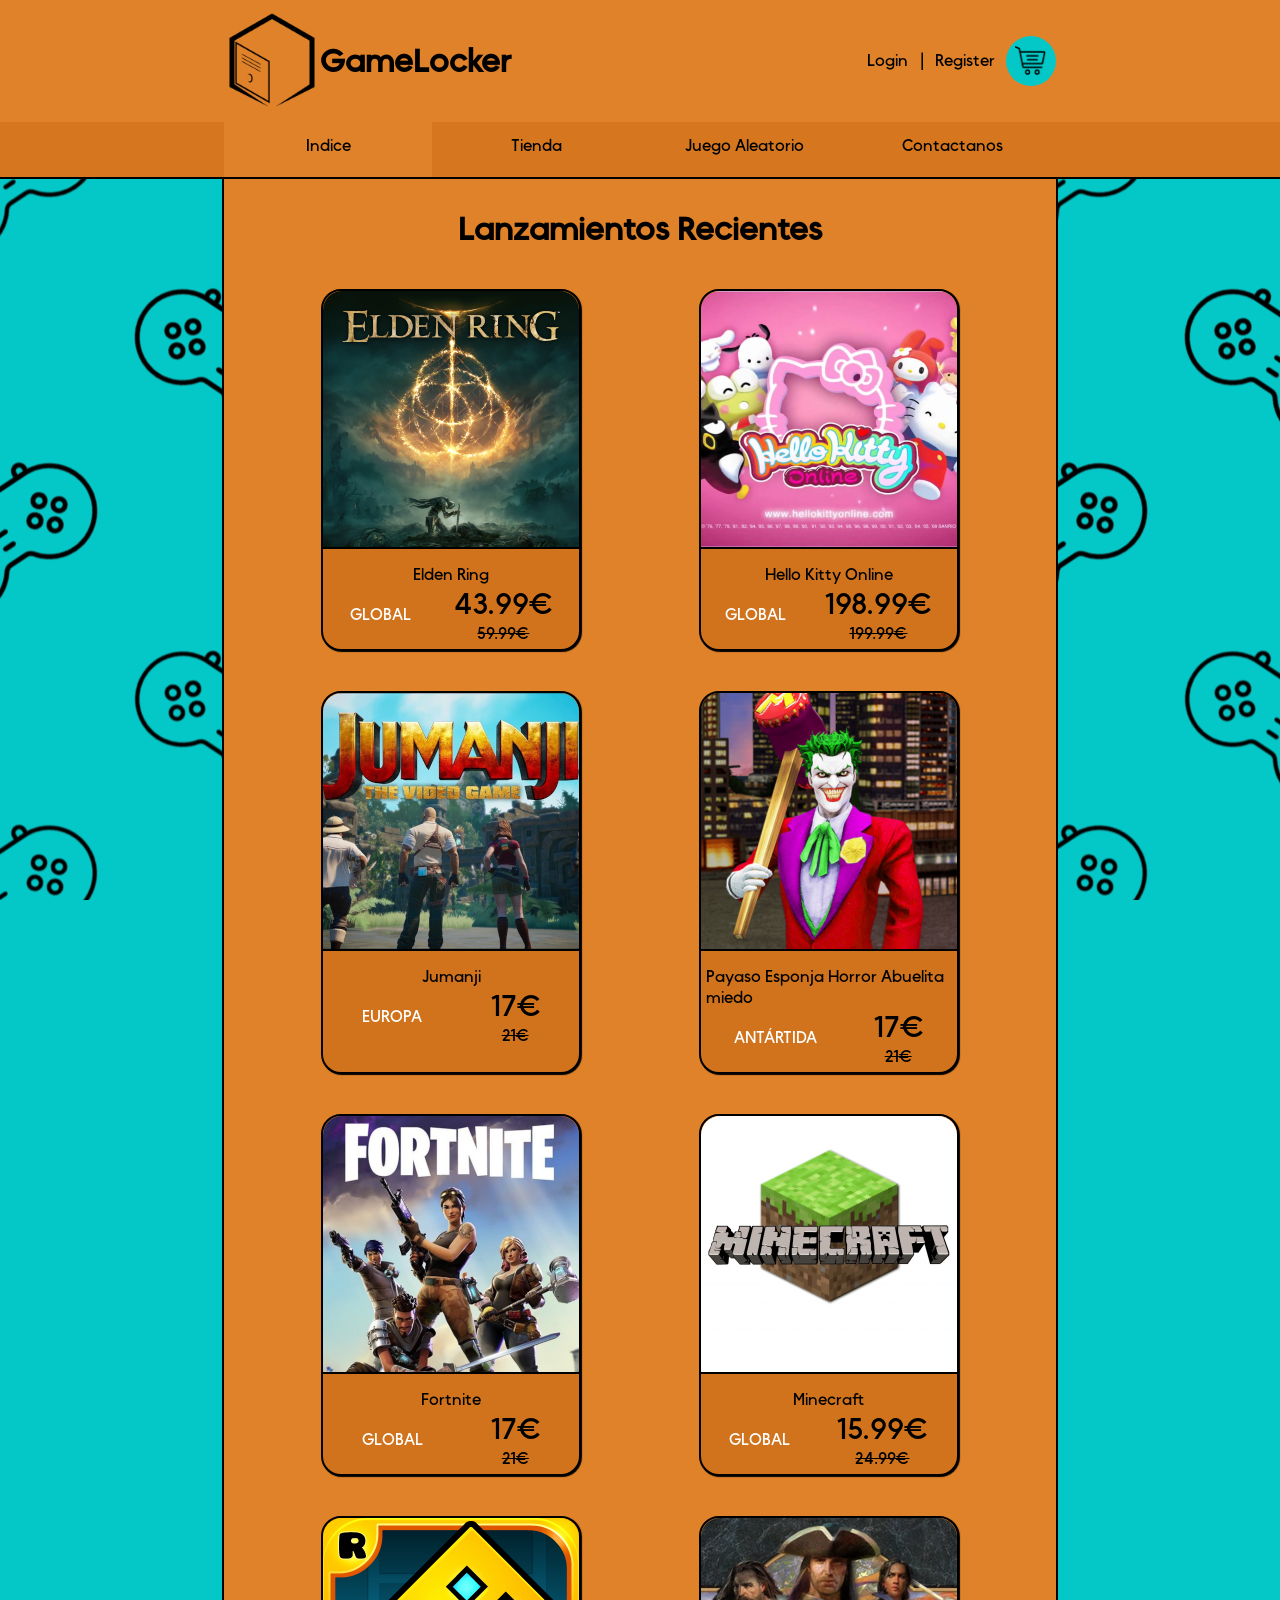
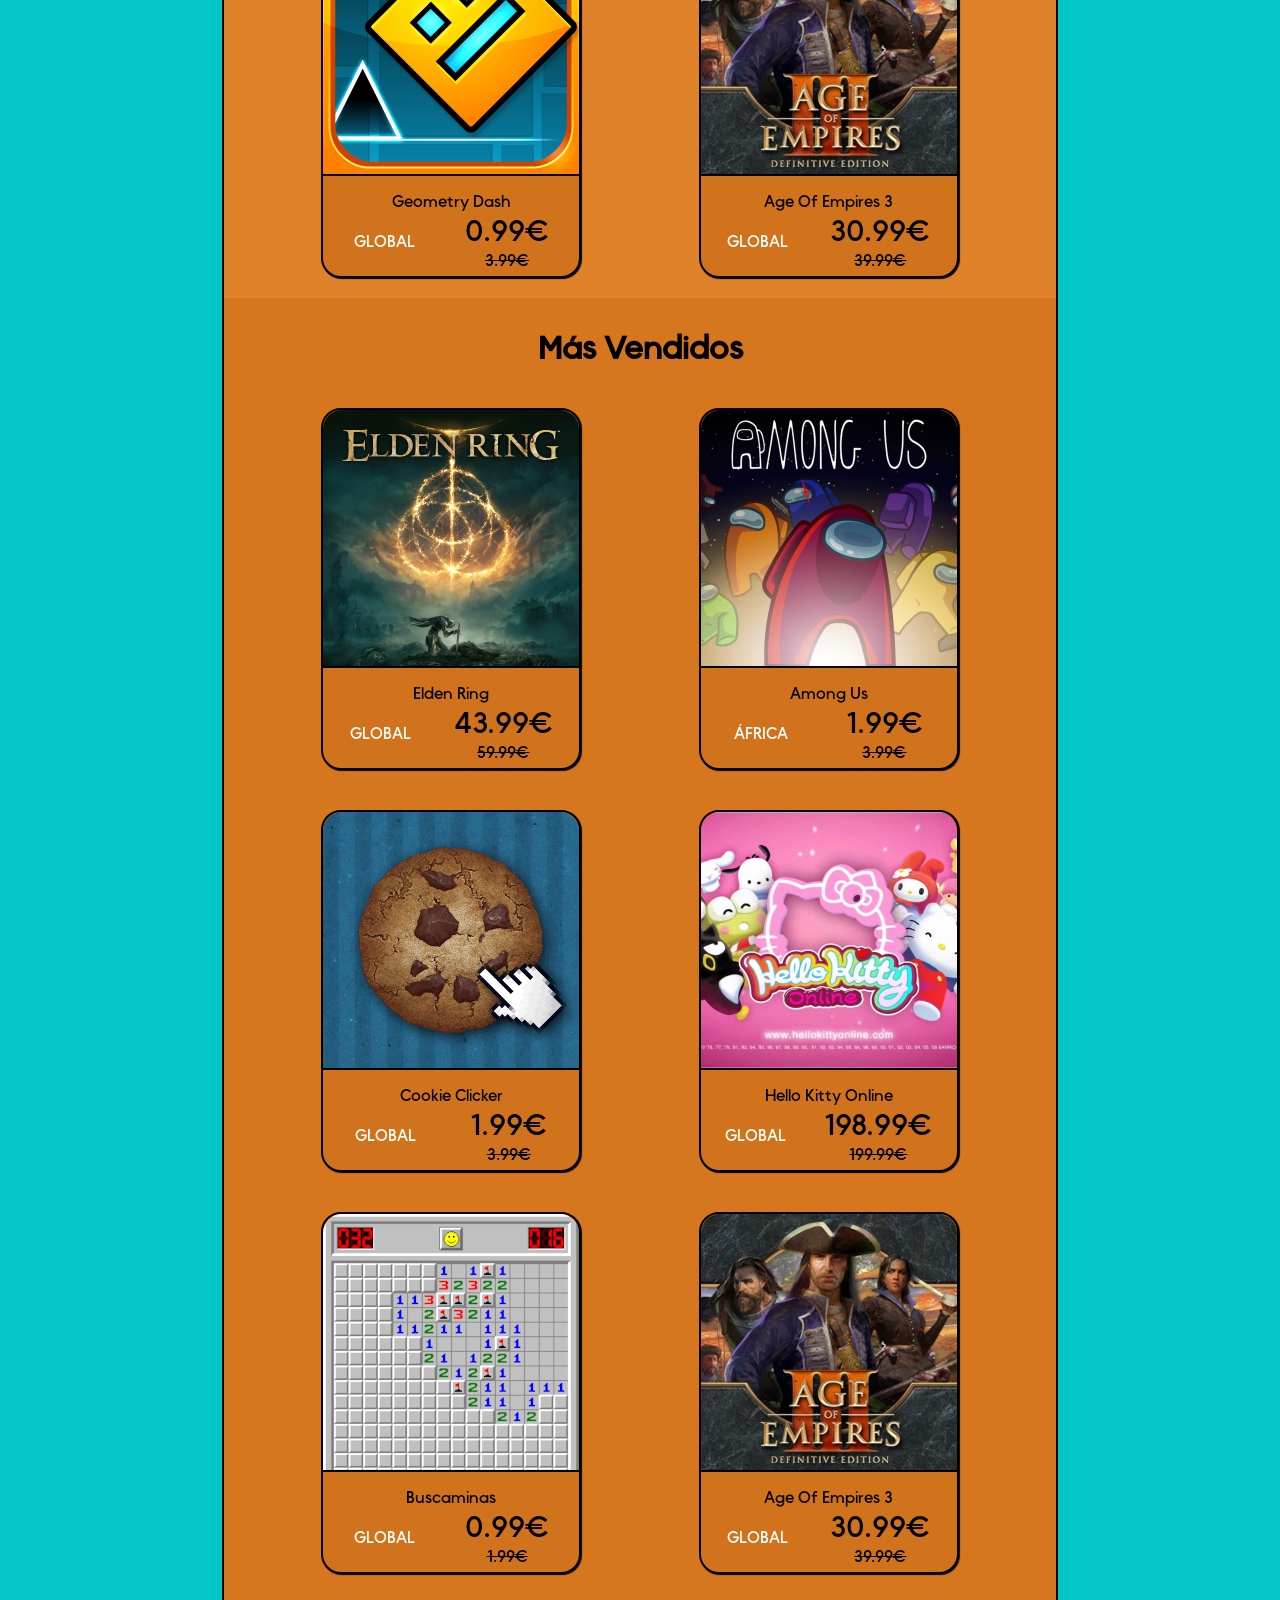
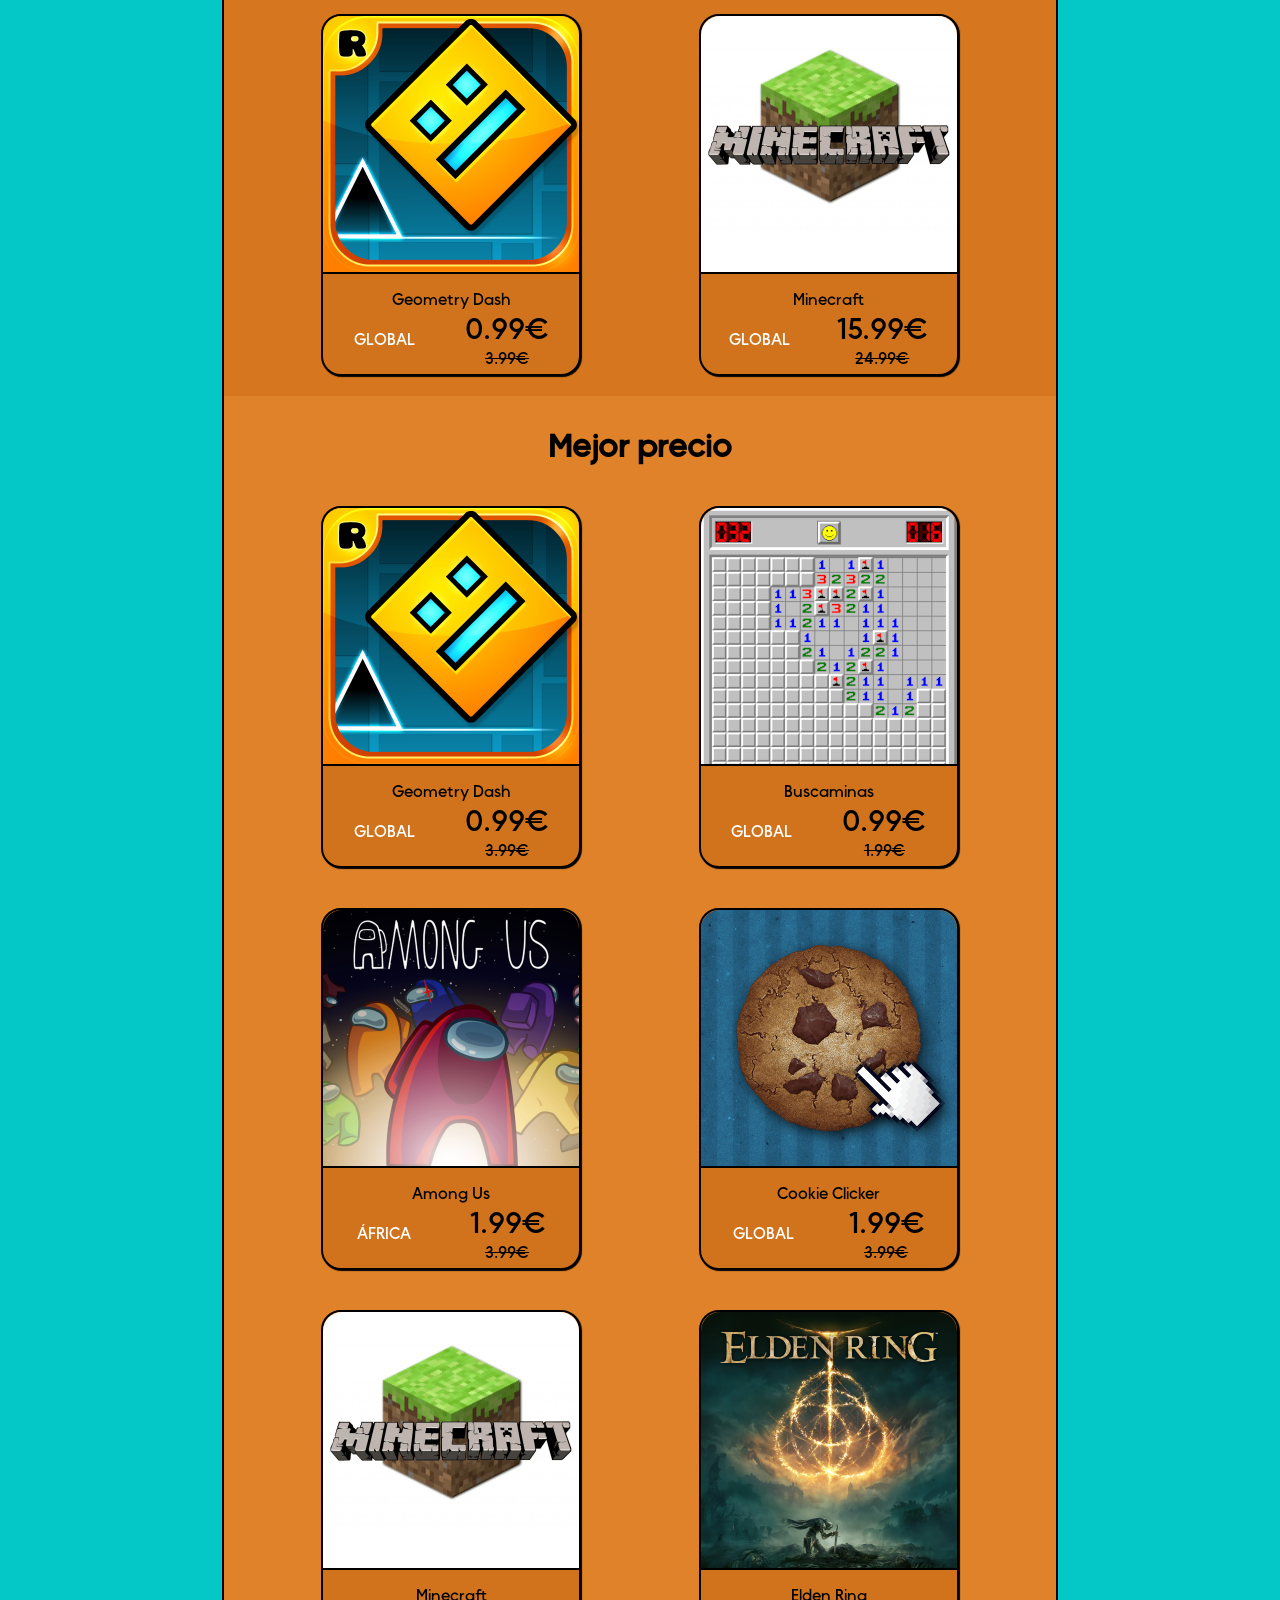
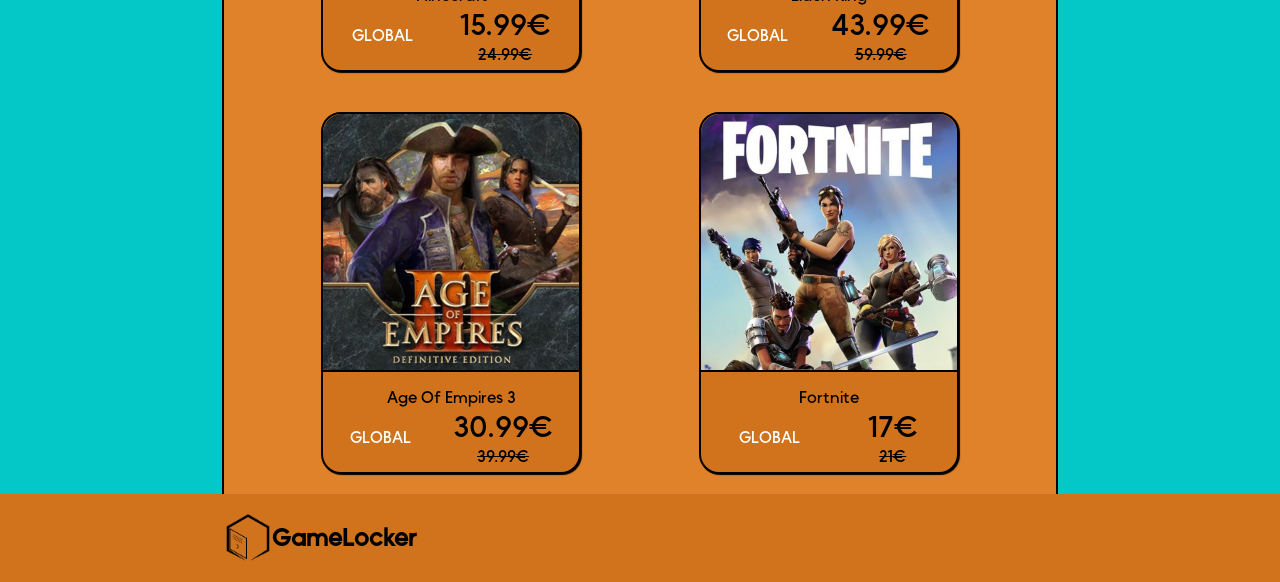
==== commit 01fd79af: "por fabor jeusus" ====
--- a/index.html
+++ b/index.html
@@ -34,21 +34,23 @@
             </div>
         </div>
         <div class="menu">
-            <a class="menuItem" id="currentMenu" href="index.html">
-                <p class="menuLink">Indice</p>
-            </a>
-            <a class="menuItem" href="store.html">
-                <p class="menuLink">Tienda</p>
-            </a>
-            <a class="menuItem" href="random.html">
-                <p class="menuLink">Juego Aleatorio</p>
-            </a>
-            <a class="menuItem" href="contact.html">
-                <p class="menuLink">Contactanos</p>
-            </a>
-            <a class="menuItem" id="arrowCont" href="">
-                <img src="img/menuArrow.png" class="menuArrow">
-            </a>
+            <div class="menuCont">
+                <a class="menuItem" id="currentMenu" href="index.html">
+                    <p class="menuLink">Indice</p>
+                </a>
+                <a class="menuItem" href="store.html">
+                    <p class="menuLink">Tienda</p>
+                </a>
+                <a class="menuItem" href="random.html">
+                    <p class="menuLink">Juego Aleatorio</p>
+                </a>
+                <a class="menuItem" href="contact.html">
+                    <p class="menuLink">Contactanos</p>
+                </a>
+                <a class="menuItem" id="arrowCont" href="">
+                    <img src="img/menuArrow.png" class="menuArrow">
+                </a>
+            </div>
         </div>
     </header>
     <div class="main">
--- a/css/genStyles.css
+++ b/css/genStyles.css
@@ -1,5 +1,5 @@
 :root {
-    --mainWidth: 65%;
+    --mainWidth: 65vw;
     --brightOrange: #E08229;
     --darkOrange: #D6771F;
     --darkerOrange: #D0731C;
@@ -48,7 +48,6 @@
     background-color: var(--brightOrange);
     padding-top: 1%;
     padding-bottom: 1%;
-
     width: var(--mainWidth);
 }
 
@@ -97,13 +96,8 @@
 .shopIcon {
     width: var(--mainWidth);
     background-color: transparent;
-}
-
-.shoppingCart:hover .shopIcon {
     width: 65%;
 }
-
-
 
 /*MAIN*/
 
@@ -115,7 +109,6 @@
     background-size: auto;
     background-position: center center;
     background-attachment: fixed;
-
     background-color: var(--accentColor);
 }
 
--- a/css/menuStyles.css
+++ b/css/menuStyles.css
@@ -1,14 +1,18 @@
 /*MENU*/
 
 .menu {
+    background-color: var(--darkOrange);
+    align-items: center;
+    border-bottom: 2px solid black;
+    width: 100%;
+    display: flex;
+    justify-content: center;
+}
+
+.menuCont {
     display: flex;
     flex-direction: row;
     justify-content: center;
-    padding-left: 17.5%;
-    padding-right: 17.5%;
-    background-color: var(--darkOrange);
-    align-items: center;
-    border-bottom: 2px solid black;
     width: var(--mainWidth);
 }
 
@@ -20,8 +24,6 @@
     align-items: center;
     justify-content: center;
     min-width: 100px;
-    padding-left: 1%;
-    padding-right: 1%;
 }
 
 .menuItem:hover {
@@ -60,8 +62,9 @@
 
 @media (max-width: 666px) {
 
-    .menu {
+    .menuCont {
         flex-direction: column;
+        width: 100%;
     }
 
     .menu:hover .menuItem {
@@ -82,7 +85,7 @@
 
     .menuItem {
         display: none;
-        width: 100vw;
+        width: 100%;
     }
 
     #currentMenu {
--- a/css/itemStyles.css
+++ b/css/itemStyles.css
@@ -43,7 +43,7 @@
     display: flex;
     align-items: center;
     flex-direction: column;
-    height: 100px;
+    height: fit-content;
 }
 
 .itemTitle {
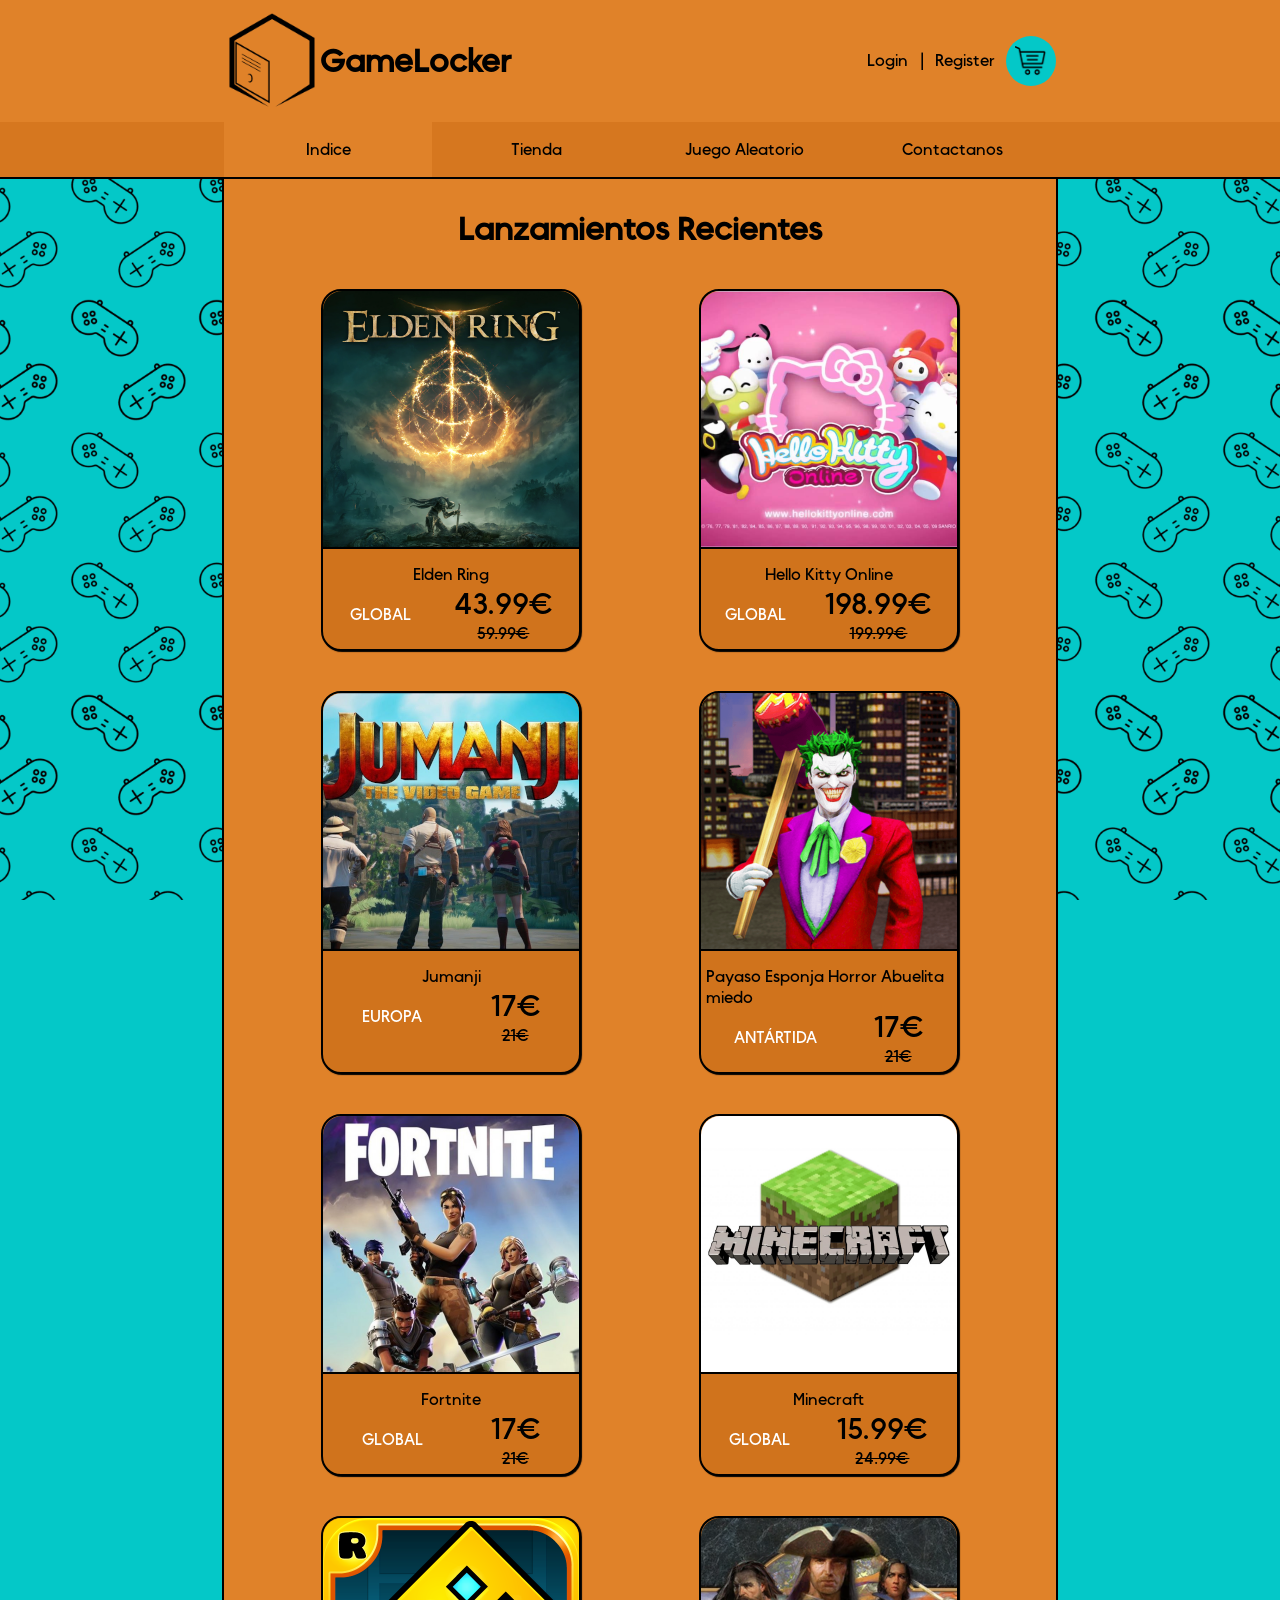
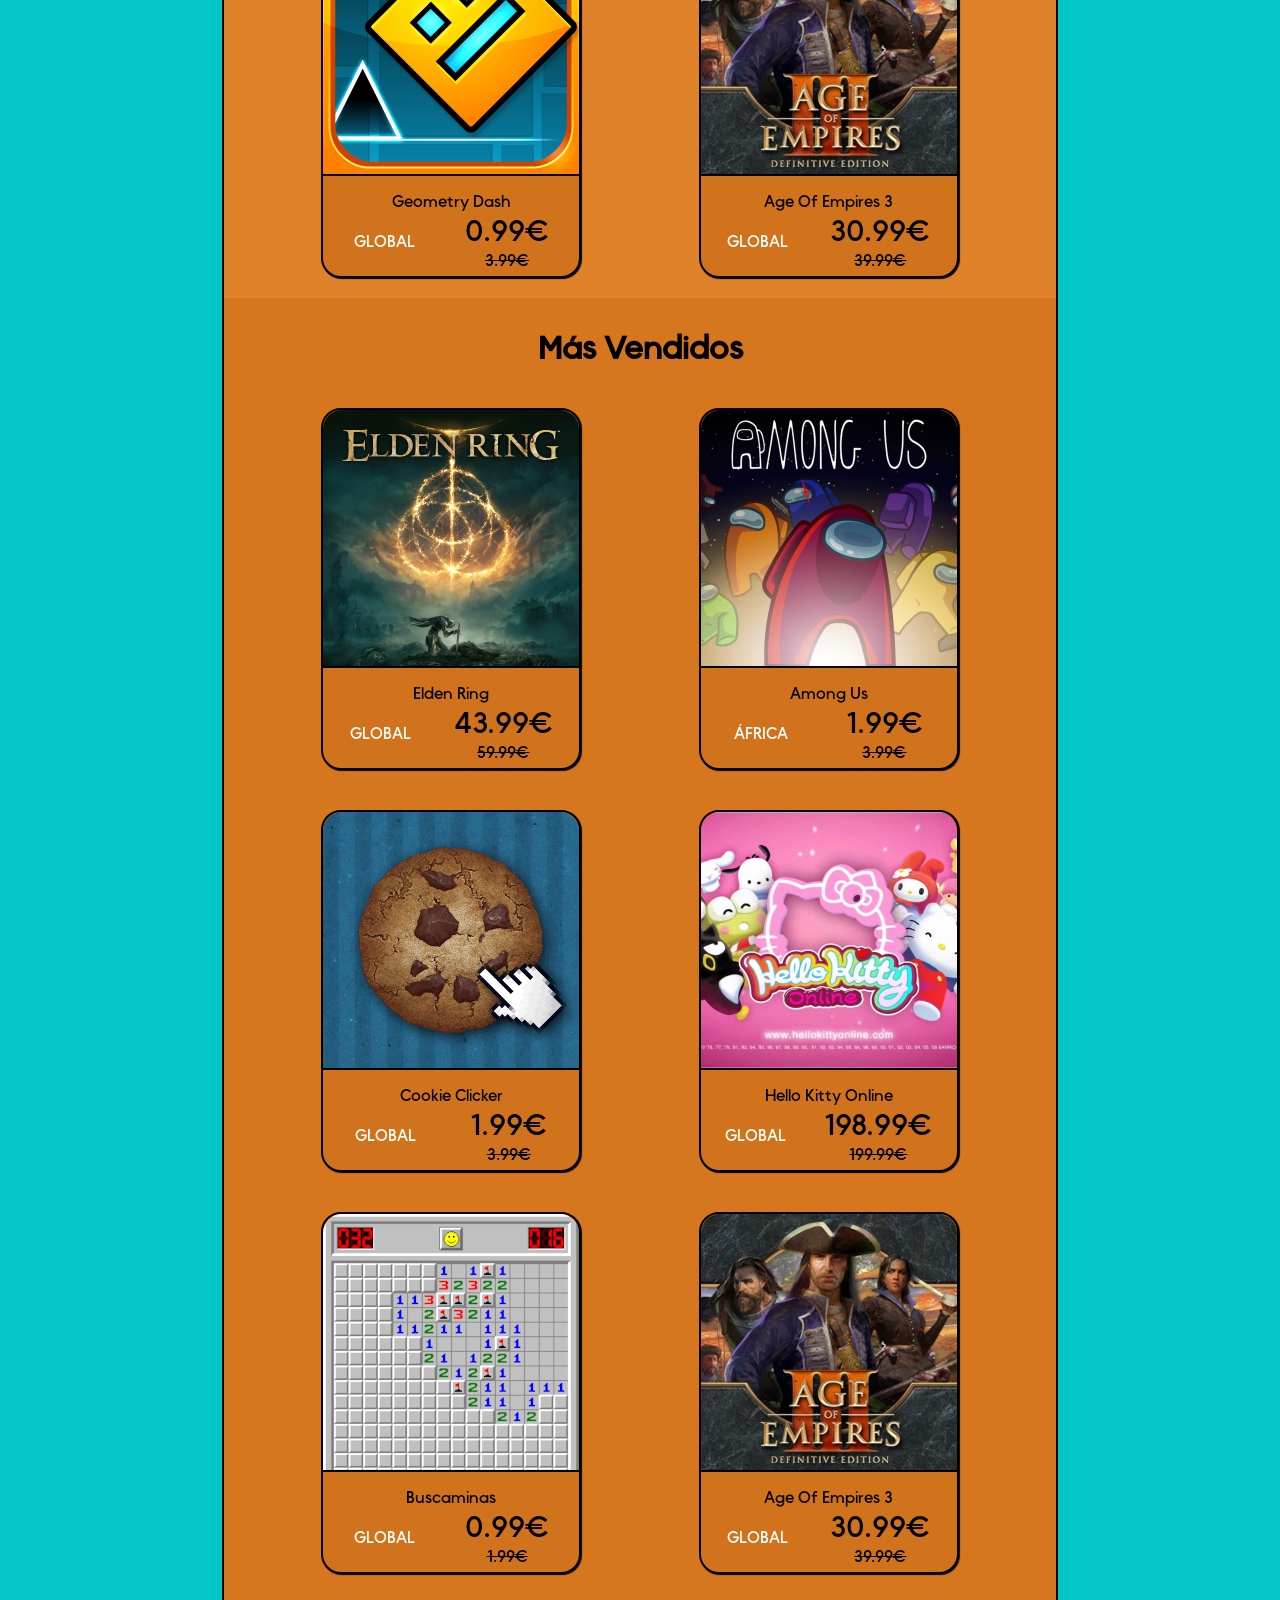
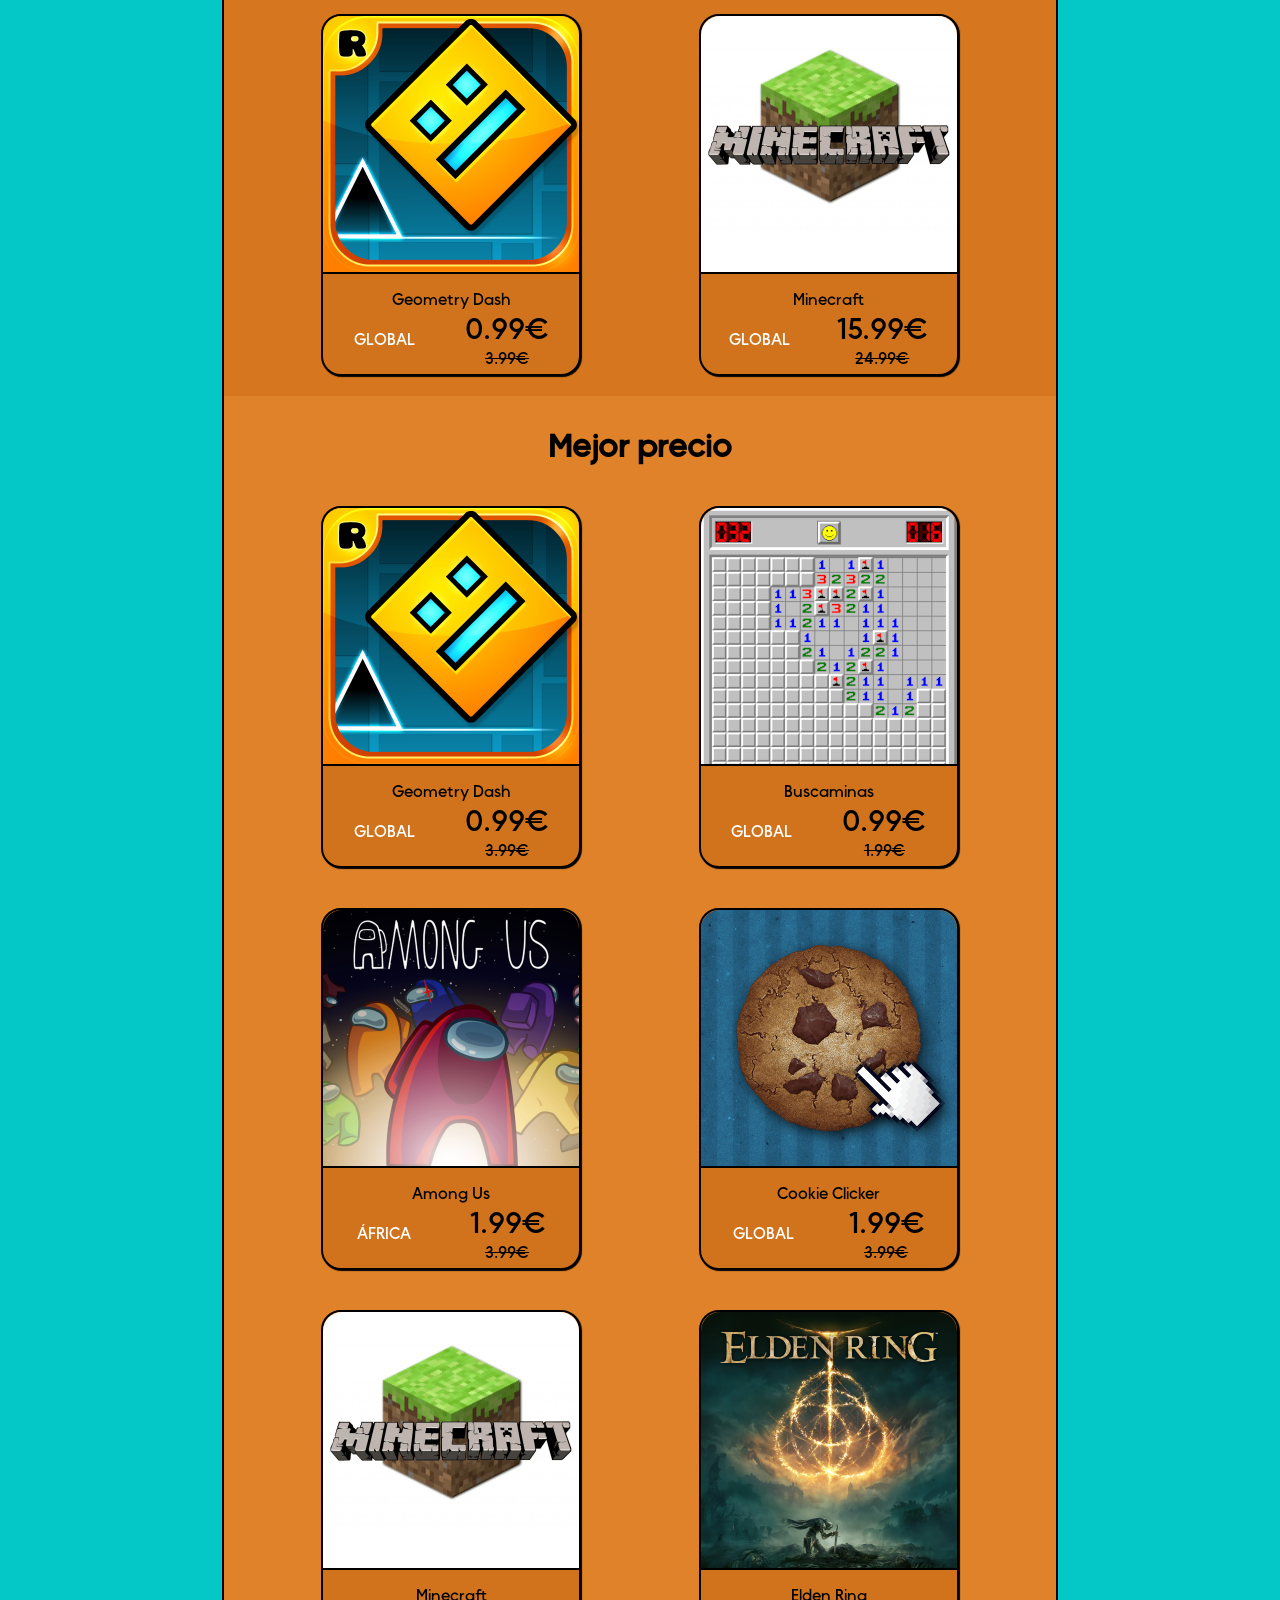
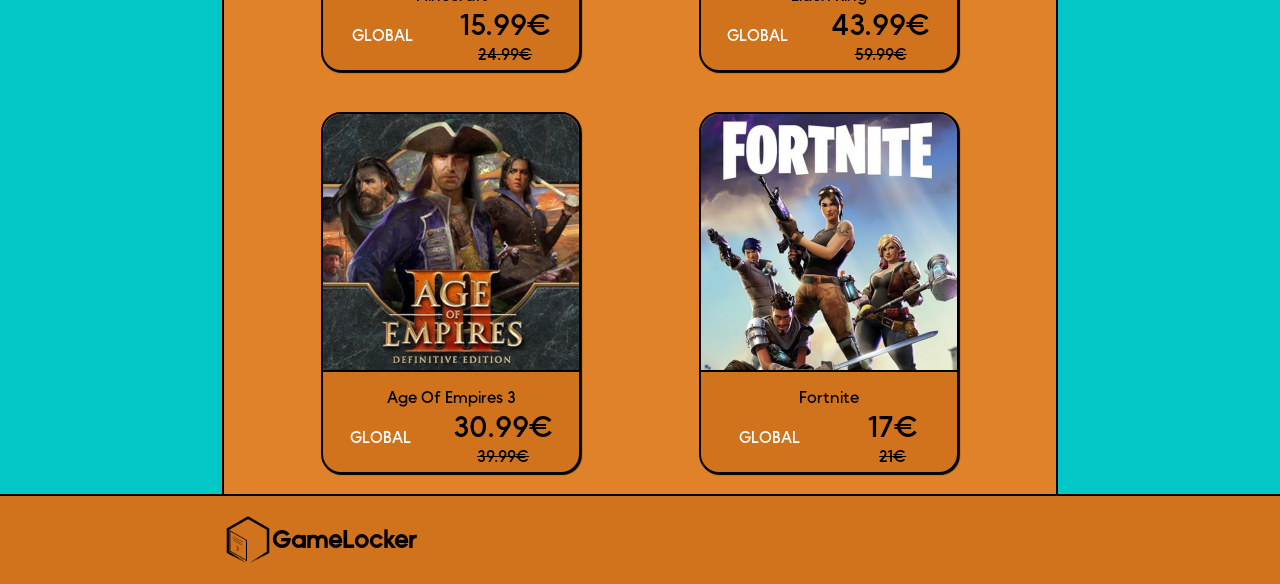
==== commit bcb86bfa: "vamo" ====
--- a/index.html
+++ b/index.html
@@ -53,7 +53,7 @@
             </div>
         </div>
     </header>
-    <div class="main">
+    <div class="main" id="main">
         <section>
             <h1 class="sectionHeader">Lanzamientos Recientes</h1>
             <div class="itemContainer" id="recent">
@@ -71,19 +71,6 @@
             </div>
         </section>
     </div>
-    <!--Start of Tawk.to Script-->
-    <script type="text/javascript">
-        var Tawk_API = Tawk_API || {}, Tawk_LoadStart = new Date();
-        (function () {
-            var s1 = document.createElement("script"), s0 = document.getElementsByTagName("script")[0];
-            s1.async = true;
-            s1.src = 'https://embed.tawk.to/637b3a15b0d6371309d02fcf/1gicllpld';
-            s1.charset = 'UTF-8';
-            s1.setAttribute('crossorigin', '*');
-            s0.parentNode.insertBefore(s1, s0);
-        })();
-    </script>
-    <!--End of Tawk.to Script-->
     <footer>
         <div class="footerDiv">
             <a class="footerLogo" href="index.html">
@@ -94,6 +81,7 @@
     </footer>
     <script src="js/item.js"></script>
     <script src="js/populateIndex.js"></script>
+    <script src="js/default.js"></script>
 </body>
 
 </html>
--- a/css/genStyles.css
+++ b/css/genStyles.css
@@ -11,6 +11,12 @@
 * {
     margin: 0px;
     font-family: Okine;
+}
+
+body {
+    display: grid;
+    grid-template-rows: min-content auto min-content;
+    height: 100vh;
 }
 
 a {
@@ -106,10 +112,13 @@
     flex-direction: column;
     align-items: center;
     background-image: url(../img/bg.png);
-    background-size: auto;
-    background-position: center center;
+    background-size: 10%;
+    background-position: center 0px;
     background-attachment: fixed;
     background-color: var(--accentColor);
+    
+    transition: linear;
+    transition-duration: 3600000ms;
 }
 
 /*SECTIONMAIN*/
@@ -138,6 +147,7 @@
     display: flex;
     justify-content: center;
     padding: 20px;
+    border-top: 2px solid black;
 }
 
 .footerDiv {
--- a/css/menuStyles.css
+++ b/css/menuStyles.css
@@ -39,7 +39,6 @@
     display: block;
     padding-top: 4%;
     padding-bottom: 4%;
-    height: 50%;
 }
 
 .menuArrow {
@@ -58,9 +57,6 @@
     .menuHead {
         flex-direction: column;
     }
-}
-
-@media (max-width: 666px) {
 
     .menuCont {
         flex-direction: column;
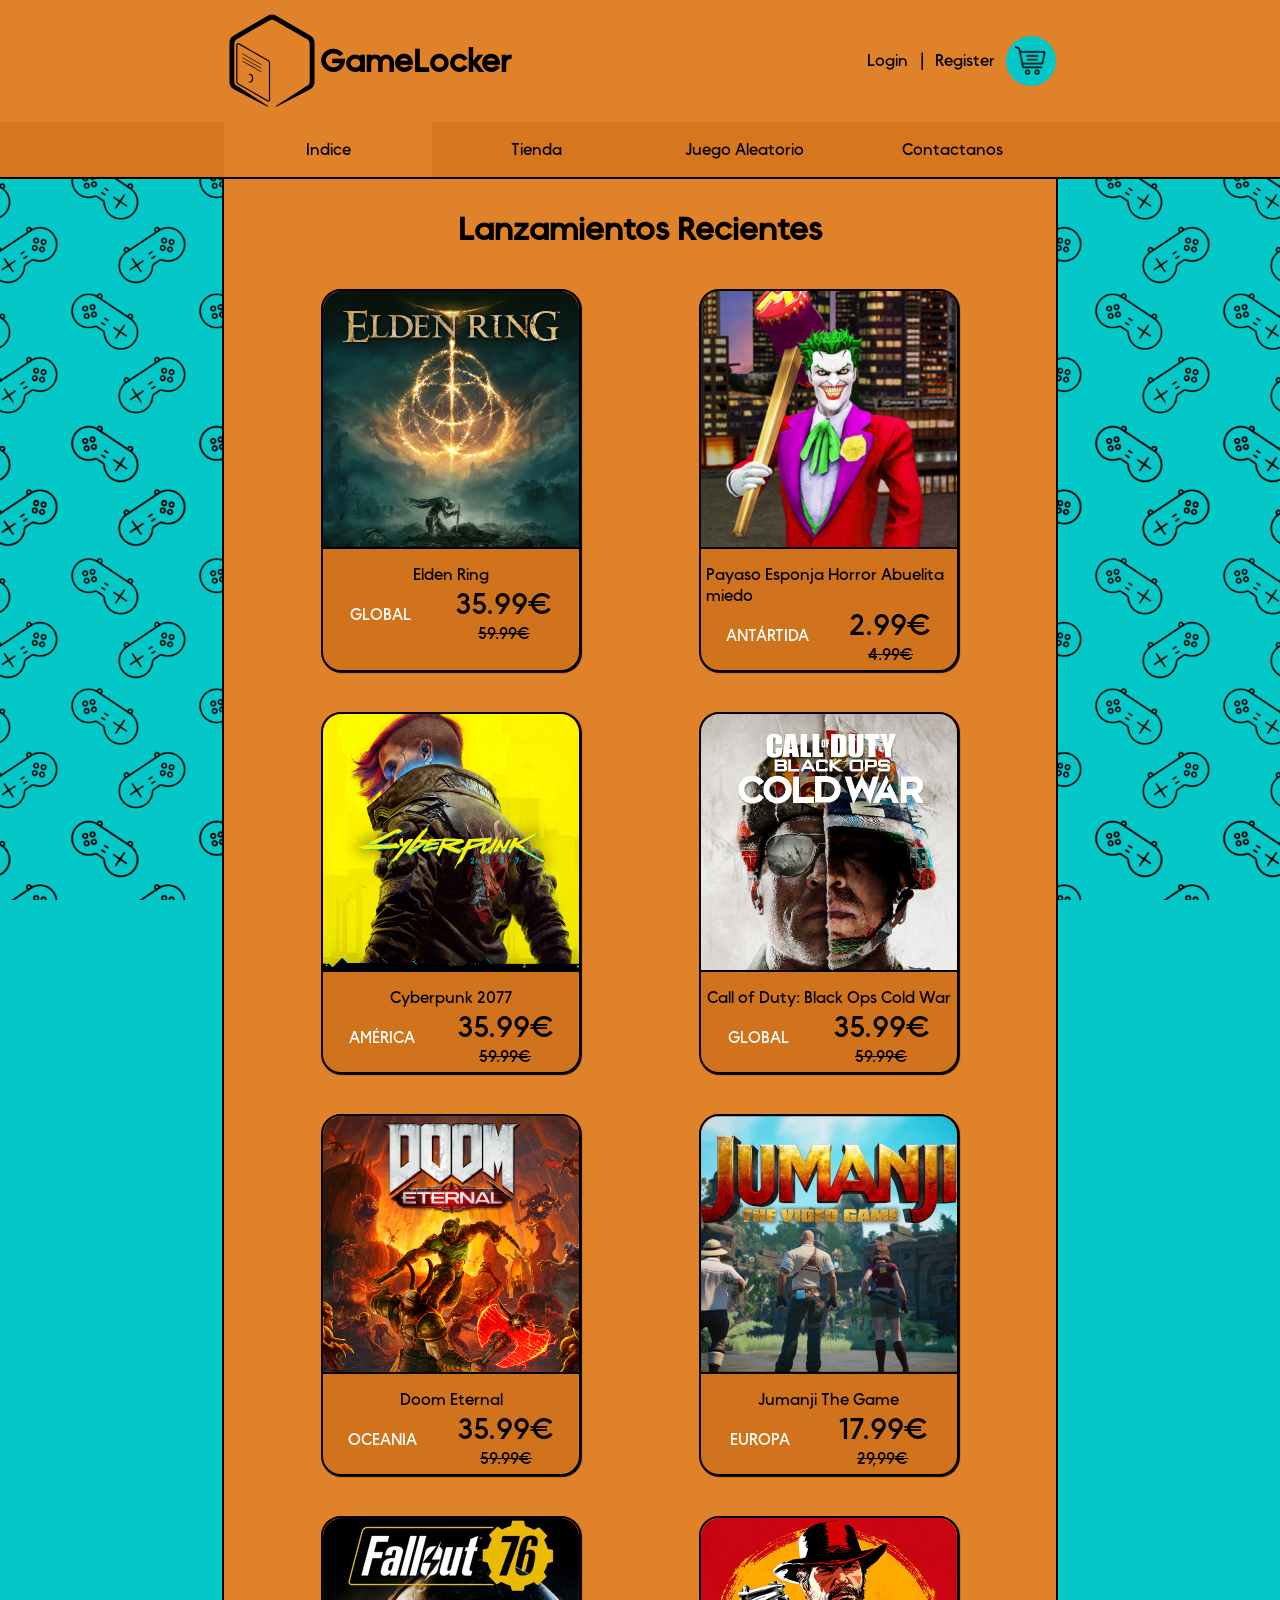
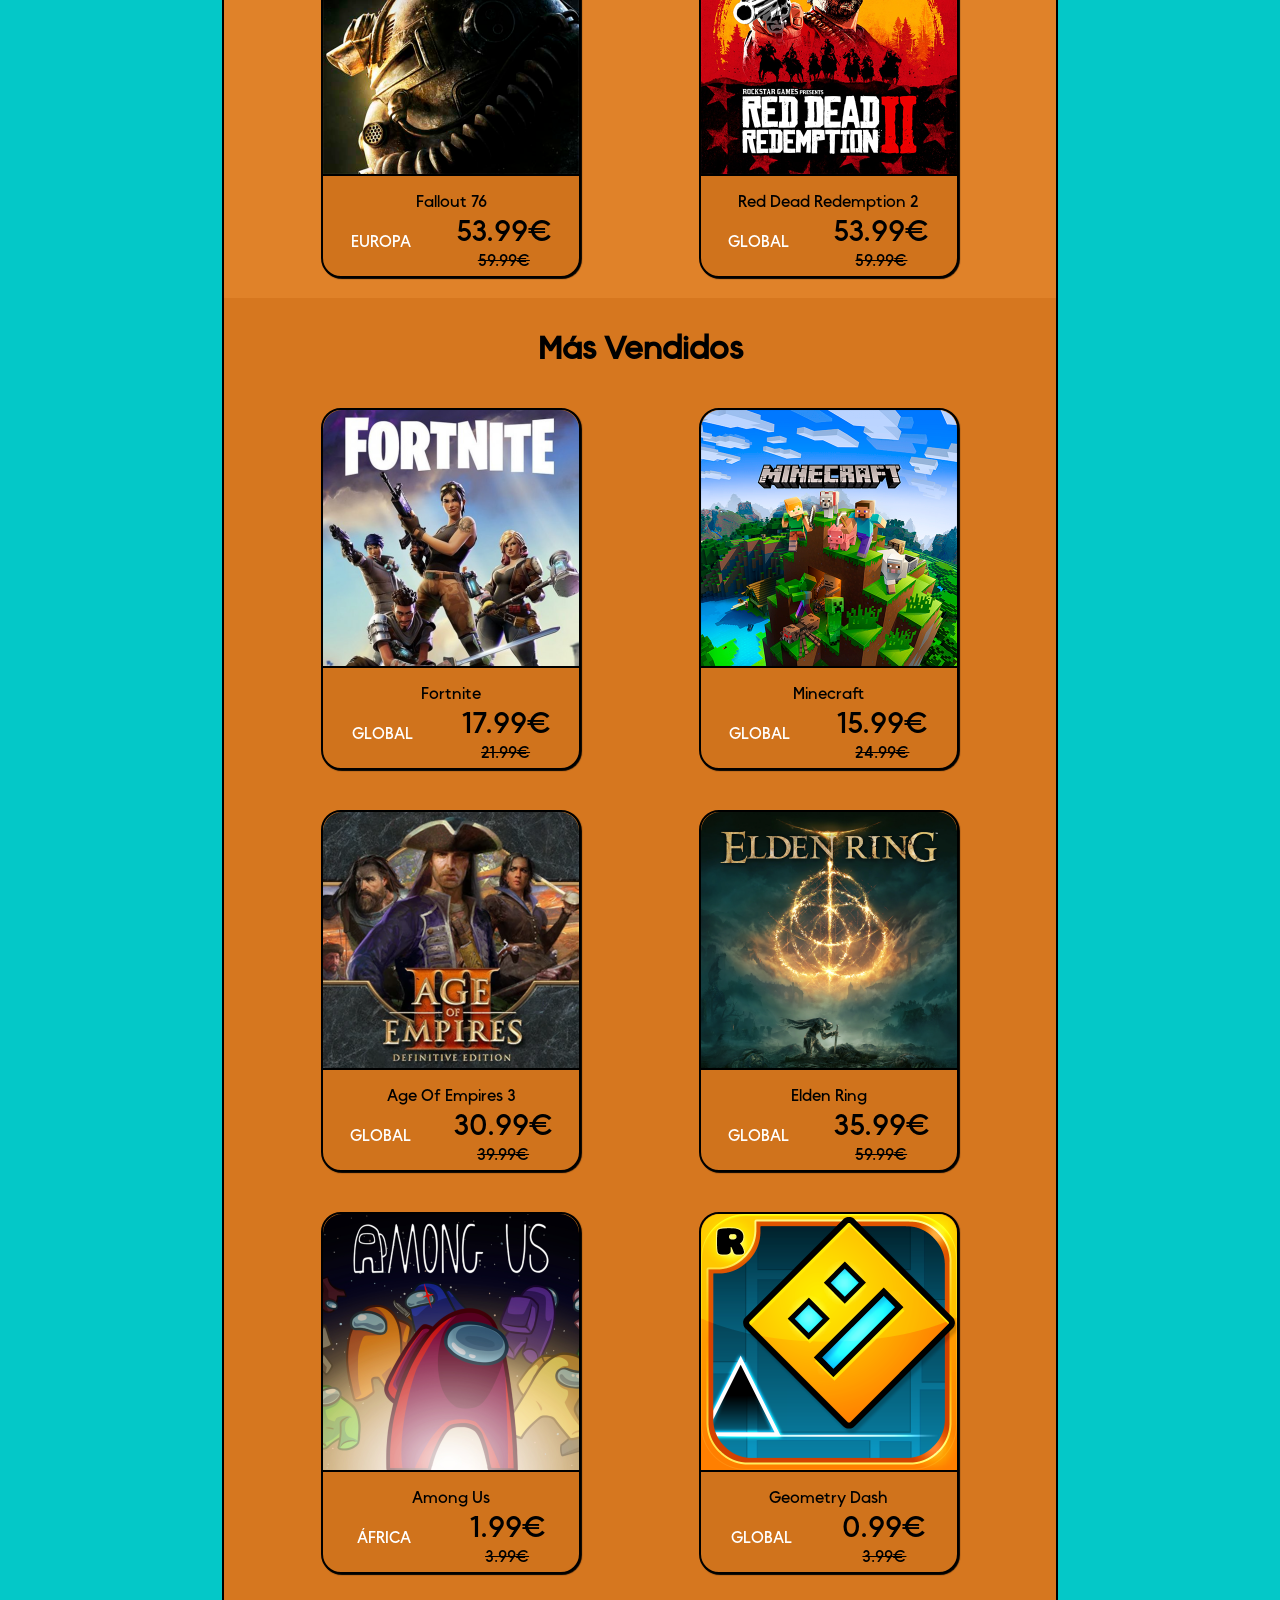
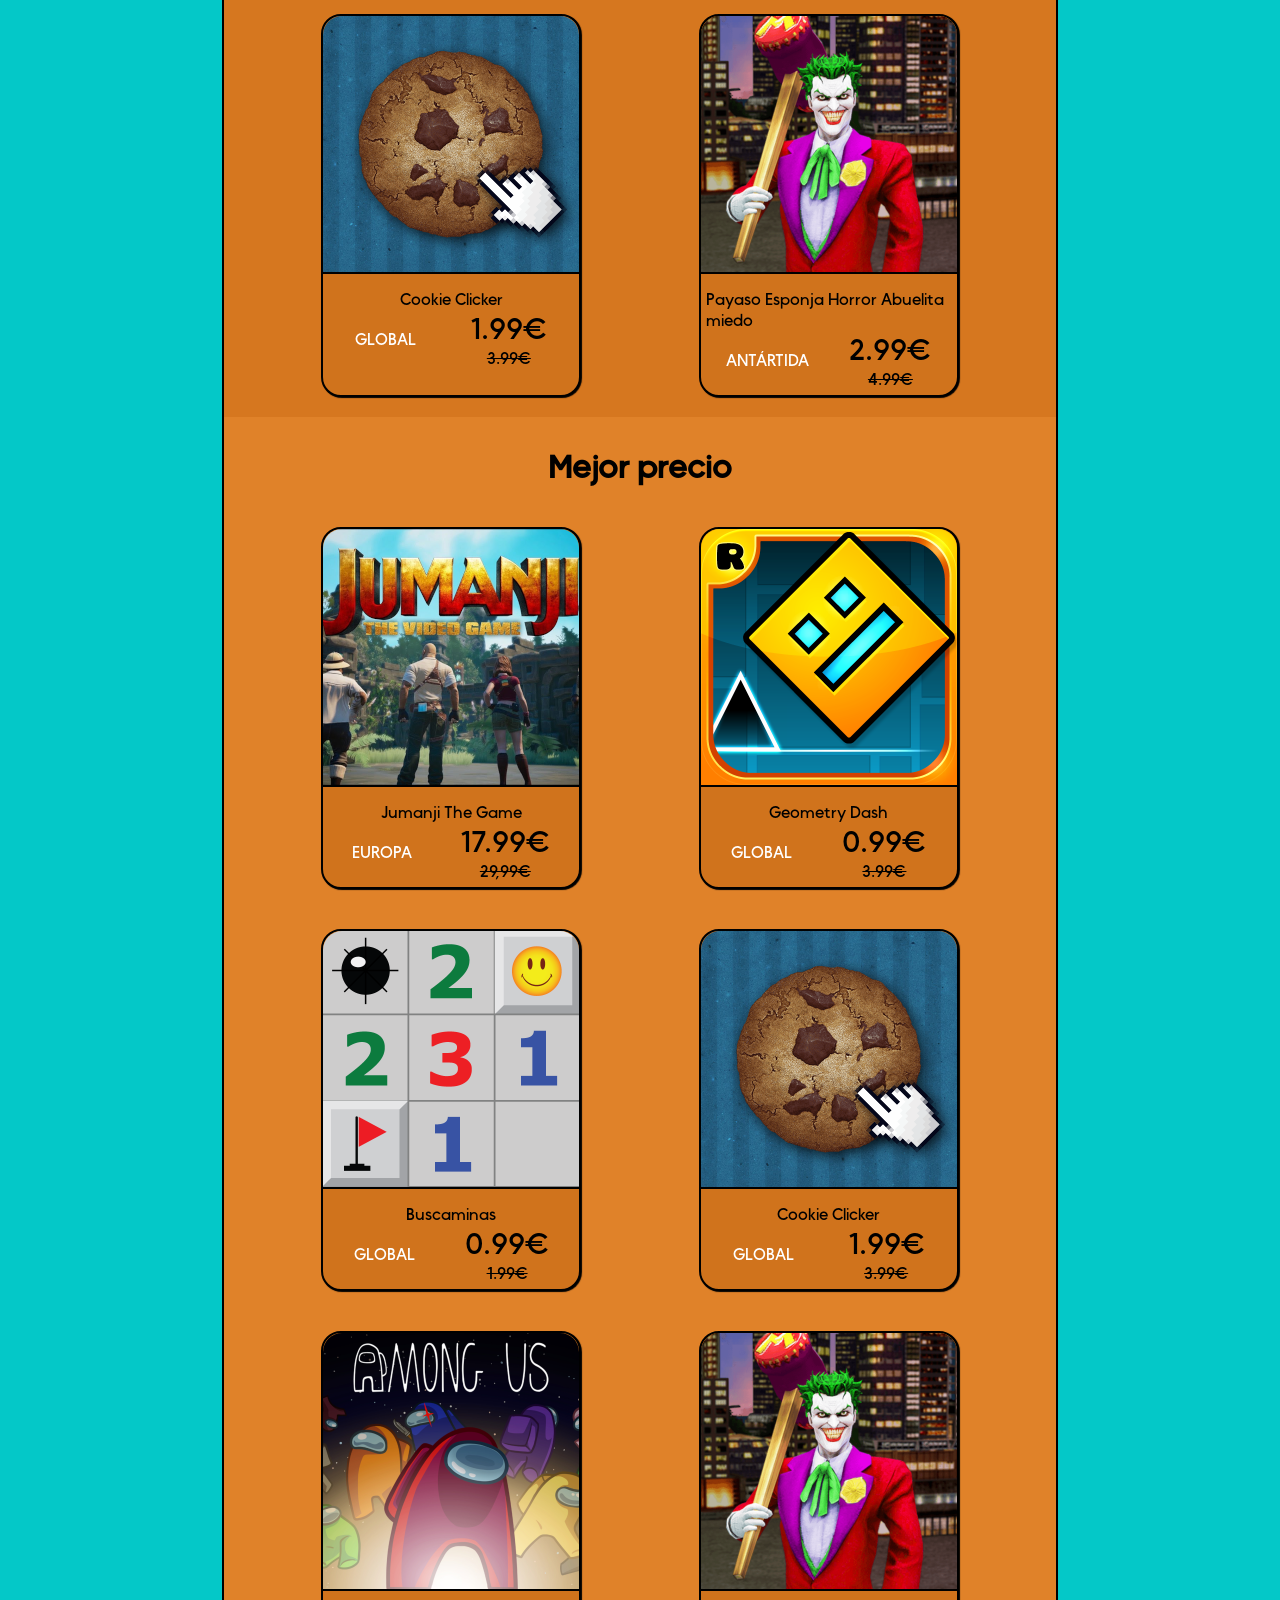
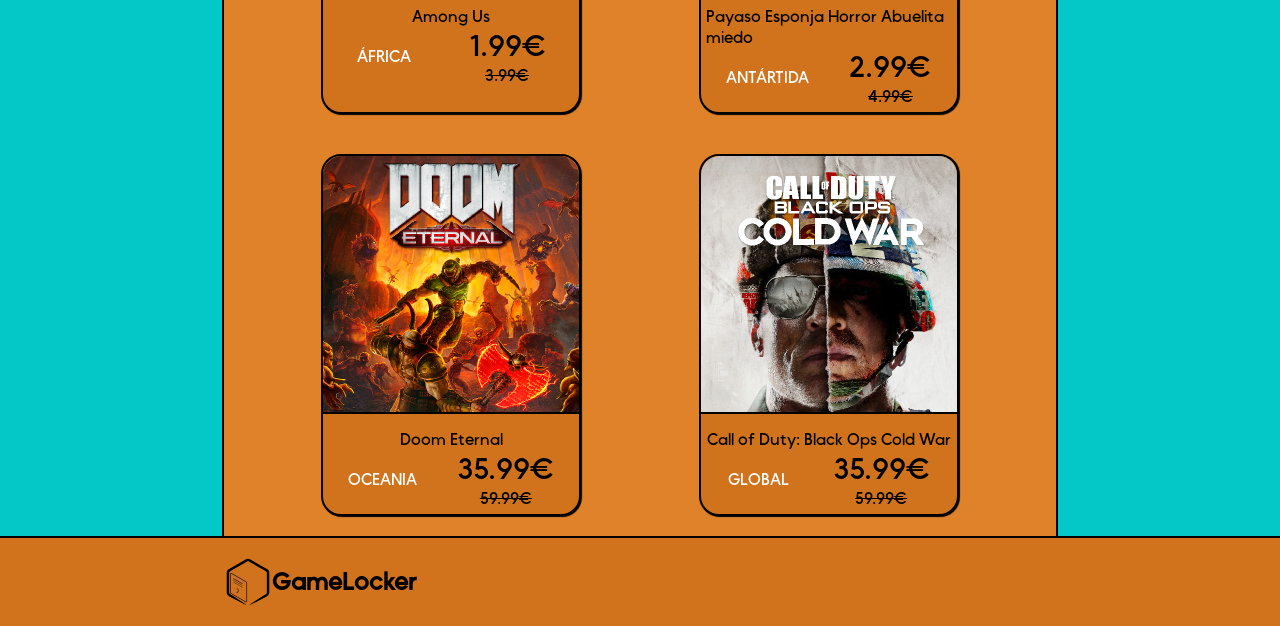
==== commit 36a7981b: "new icon" ====
--- a/index.html
+++ b/index.html
@@ -10,14 +10,14 @@
     <link rel="stylesheet" href="css/itemStyles.css">
     <link rel="stylesheet" href="css/indexStyles.css">
     <title>GameLocker - Indice</title>
-    <link rel="icon" type="image/x-icon" href="img/icon.png">
+    <link rel="icon" type="image/x-icon" href="img/icon.svg">
 </head>
 
 <body>
     <header>
         <div class="menuHead">
             <a class="menuHeadLeft" href="index.html">
-                <img src="img/icon.png" style="width: 96px;">
+                <img src="img/icon.svg" style="width: 96px;">
                 <h1>GameLocker</h1>
             </a>
             <div class="menuHeadRight">
@@ -27,7 +27,7 @@
                     <a href="register.html">Register</a>
                 </div>
                 <div>
-                    <a class="shoppingCart" href="shoppingCart.html">
+                    <a class="shoppingCart" href="login.html">
                         <img src="img/shoppingCart.png" class="shopIcon" alt="">
                     </a>
                 </div>
@@ -74,7 +74,7 @@
     <footer>
         <div class="footerDiv">
             <a class="footerLogo" href="index.html">
-                <img src="img/icon.png" style="width: 48px;">
+                <img src="img/icon.svg" style="width: 48px;">
                 <h2>GameLocker</h2>
             </a>
         </div>
--- a/css/itemStyles.css
+++ b/css/itemStyles.css
@@ -14,14 +14,14 @@
     cursor: pointer;
     border: 2px black solid;
     box-shadow: 1px 1px 1px black;
+    transition: ease;
+    transition-duration: 400ms;
 }
 
 .defaultItem:hover {
     background-color: var(--accentColor);
     box-shadow: 5px 5px 1px black;
     transform: scale(1.03);
-    transition: ease;
-    transition-duration: 400ms;
 }
 
 .defaultItem:hover .itemImage {
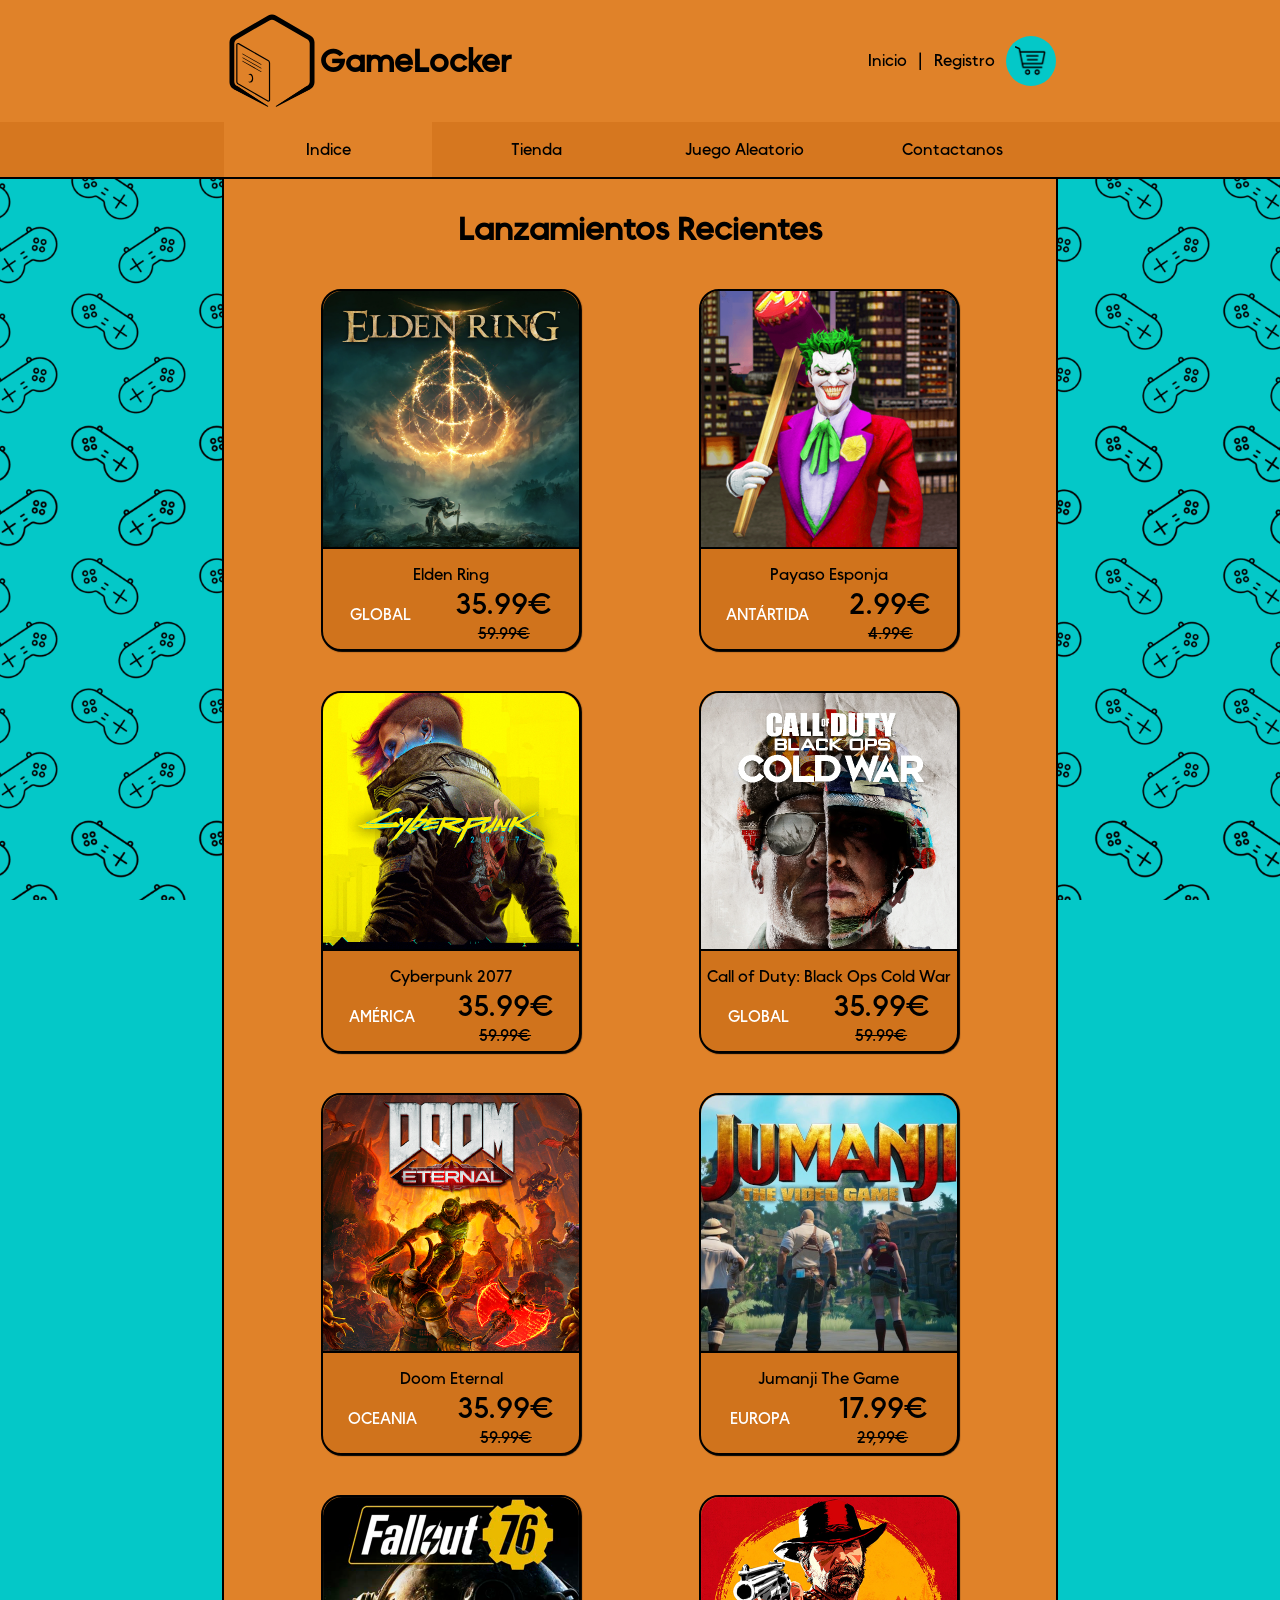
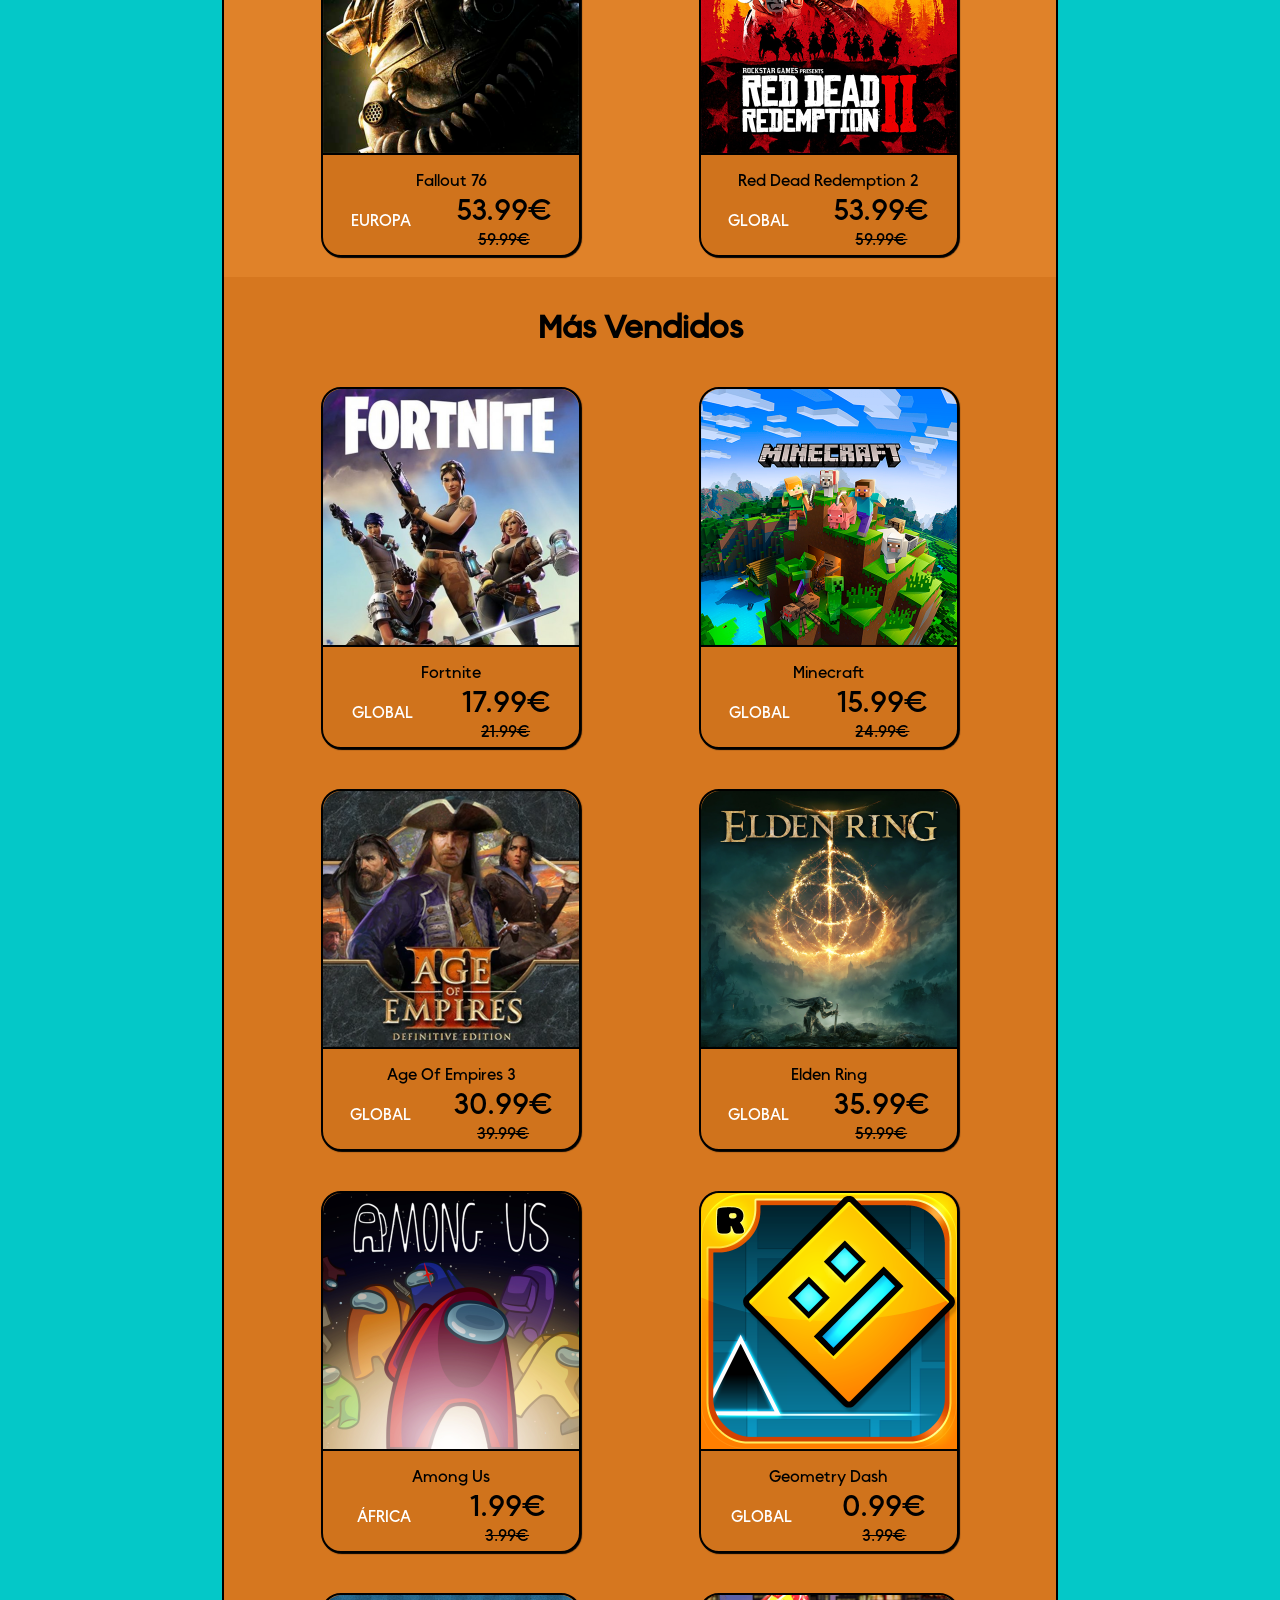
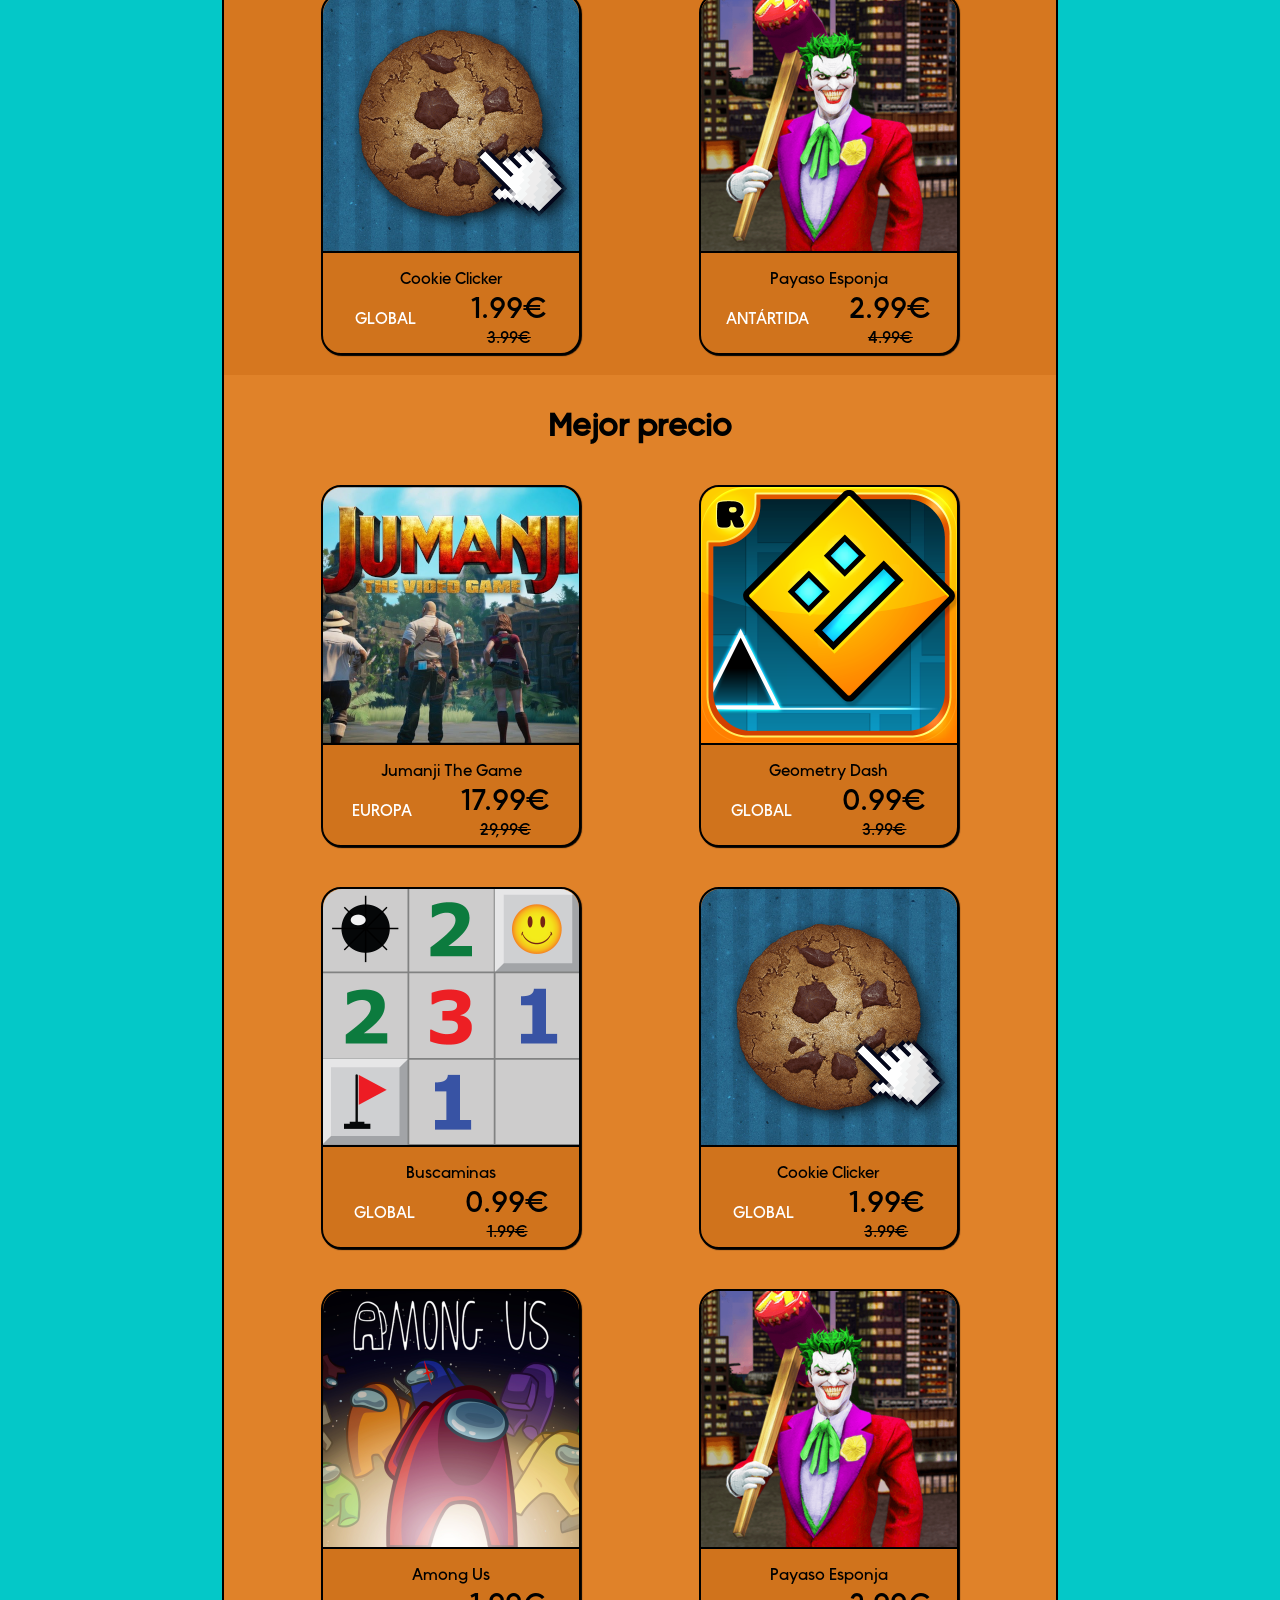
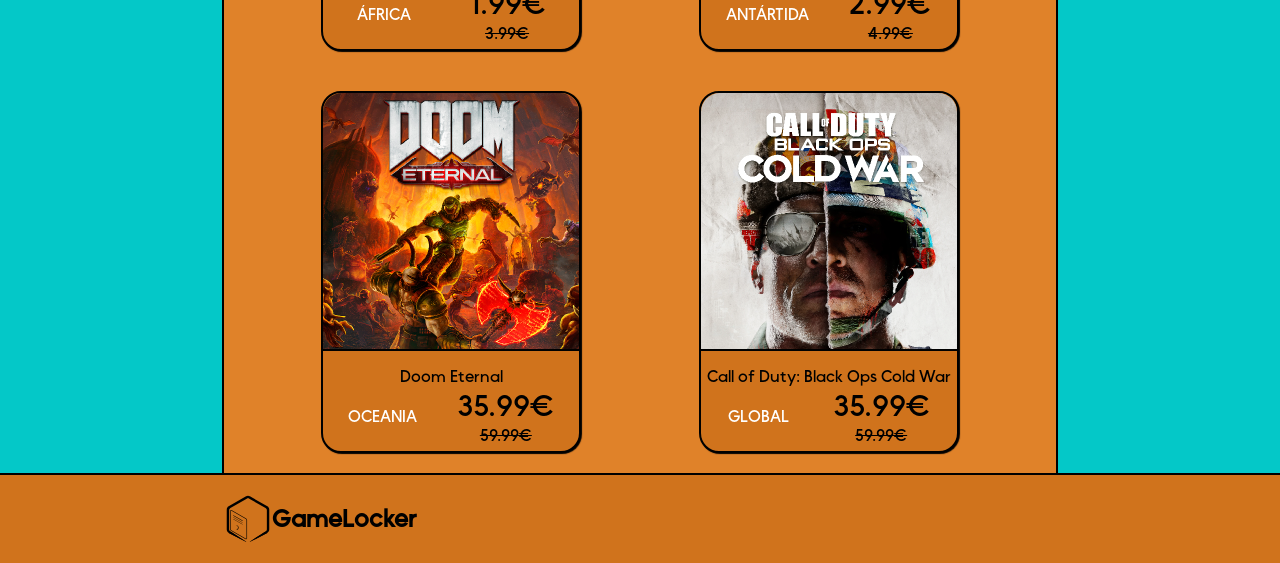
==== commit c9bbc6f8: "hjytj" ====
--- a/index.html
+++ b/index.html
@@ -22,9 +22,9 @@
             </a>
             <div class="menuHeadRight">
                 <div class="log">
-                    <a href="login.html">Login</a>
+                    <a href="login.html">Inicio</a>
                     <p> | </p>
-                    <a href="register.html">Register</a>
+                    <a href="register.html">Registro</a>
                 </div>
                 <div>
                     <a class="shoppingCart" href="login.html">
